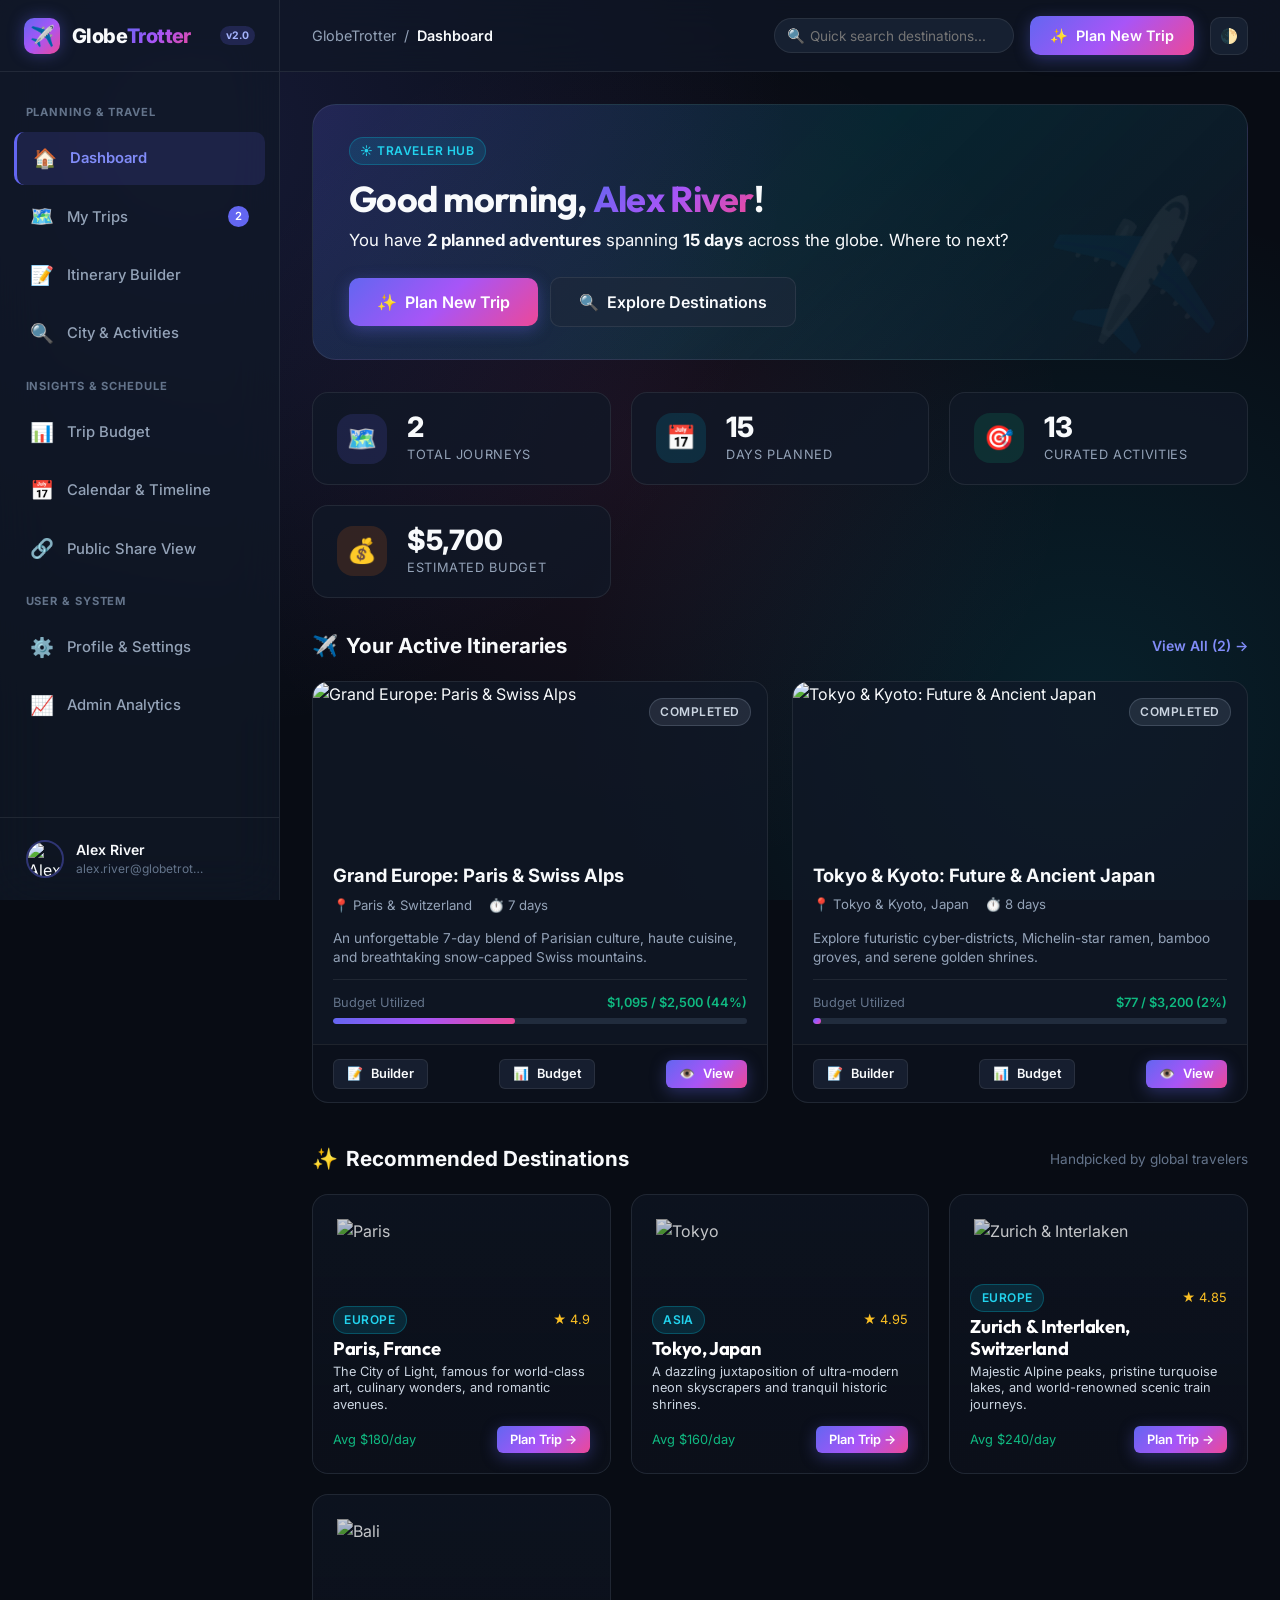
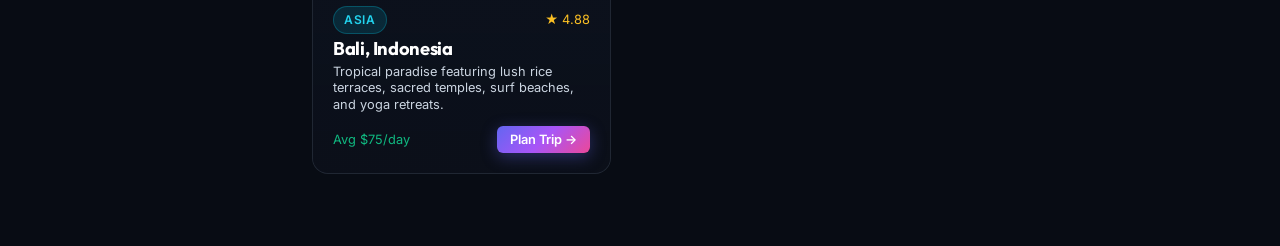
==== index.html @ 6ea6fbdd "feat: complete GlobeTrotter travel planning frontend with all 13 screens, glassmorphism UI, and edge" ====
<!DOCTYPE html>
<html lang="en" data-theme="dark">
<head>
  <meta charset="UTF-8" />
  <meta name="viewport" content="width=device-width, initial-scale=1.0" />
  <meta name="description" content="GlobeTrotter - Intelligent, personalized multi-city travel planning platform with dynamic itineraries, cost breakdowns, and collaborative sharing." />
  <meta name="keywords" content="travel planner, itinerary builder, multi-city trip, travel budget, travel hackathon, globetrotter" />
  <title>GlobeTrotter | Empowering Personalized Travel Planning</title>

  <!-- Google Fonts: Outfit (Headings) & Inter (Body) -->
  <link rel="preconnect" href="https://fonts.googleapis.com" />
  <link rel="preconnect" href="https://fonts.gstatic.com" crossorigin />
  <link href="https://fonts.googleapis.com/css2?family=Inter:wght@300;400;500;600;700&family=Outfit:wght@400;500;600;700;800&family=JetBrains+Mono:wght@400;500&display=swap" rel="stylesheet" />

  <!-- Stylesheets -->
  <link rel="stylesheet" href="css/variables.css" />
  <link rel="stylesheet" href="css/base.css" />
  <link rel="stylesheet" href="css/components.css" />
  <link rel="stylesheet" href="css/layout.css" />
  <link rel="stylesheet" href="css/views.css" />
</head>
<body>

  <!-- Offline Status Banner -->
  <div id="offline-indicator">
    <span>⚠️</span>
    <span>You are currently in Offline Mode. Actions are saved locally to your device storage.</span>
  </div>

  <div id="app-container">
    <!-- Sidebar Navigation -->
    <aside id="sidebar">
      <div class="sidebar-header">
        <div class="brand-logo">✈️</div>
        <div class="brand-name">Globe<span class="text-gradient">Trotter</span></div>
        <span class="brand-badge">v2.0</span>
      </div>

      <nav class="sidebar-nav" aria-label="Main Navigation">
        <div class="nav-section-title">Planning & Travel</div>

        <div class="nav-item active" data-route="dashboard" onclick="AppRouter.navigate('dashboard'); AppRouter.closeMobileSidebar();" id="nav-link-dashboard">
          <span class="nav-item-icon">🏠</span>
          <span>Dashboard</span>
        </div>

        <div class="nav-item" data-route="my-trips" onclick="AppRouter.navigate('my-trips'); AppRouter.closeMobileSidebar();" id="nav-link-my-trips">
          <span class="nav-item-icon">🗺️</span>
          <span>My Trips</span>
          <span class="nav-item-badge" id="my-trips-count-badge">2</span>
        </div>

        <div class="nav-item" data-route="itinerary-builder" onclick="AppRouter.navigate('itinerary-builder'); AppRouter.closeMobileSidebar();" id="nav-link-builder">
          <span class="nav-item-icon">📝</span>
          <span>Itinerary Builder</span>
        </div>

        <div class="nav-item" data-route="search" onclick="AppRouter.navigate('search'); AppRouter.closeMobileSidebar();" id="nav-link-search">
          <span class="nav-item-icon">🔍</span>
          <span>City & Activities</span>
        </div>

        <div class="nav-section-title">Insights & Schedule</div>

        <div class="nav-item" data-route="budget" onclick="AppRouter.navigate('budget'); AppRouter.closeMobileSidebar();" id="nav-link-budget">
          <span class="nav-item-icon">📊</span>
          <span>Trip Budget</span>
        </div>

        <div class="nav-item" data-route="calendar" onclick="AppRouter.navigate('calendar'); AppRouter.closeMobileSidebar();" id="nav-link-calendar">
          <span class="nav-item-icon">📅</span>
          <span>Calendar & Timeline</span>
        </div>

        <div class="nav-item" data-route="shared-trip" onclick="AppRouter.navigate('shared-trip'); AppRouter.closeMobileSidebar();" id="nav-link-shared">
          <span class="nav-item-icon">🔗</span>
          <span>Public Share View</span>
        </div>

        <div class="nav-section-title">User & System</div>

        <div class="nav-item" data-route="profile" onclick="AppRouter.navigate('profile'); AppRouter.closeMobileSidebar();" id="nav-link-profile">
          <span class="nav-item-icon">⚙️</span>
          <span>Profile & Settings</span>
        </div>

        <div class="nav-item" data-route="admin" onclick="AppRouter.navigate('admin'); AppRouter.closeMobileSidebar();" id="nav-link-admin">
          <span class="nav-item-icon">📈</span>
          <span>Admin Analytics</span>
        </div>
      </nav>

      <!-- Sidebar User Profile Footer -->
      <div class="sidebar-footer">
        <div class="user-profile-summary" onclick="AppRouter.navigate('profile'); AppRouter.closeMobileSidebar();">
          <img src="https://images.unsplash.com/photo-1534528741775-53994a69daeb?auto=format&fit=crop&w=150&q=80" alt="Alex River" class="user-avatar-img" id="user-sidebar-avatar" />
          <div>
            <div class="user-meta-name" id="user-sidebar-name">Alex River</div>
            <div class="user-meta-email" id="user-sidebar-email">alex.river@globetrotter.io</div>
          </div>
        </div>
      </div>
    </aside>

    <!-- Main Wrapper -->
    <div id="main-wrapper">
      <!-- Top Navbar -->
      <header id="topbar">
        <div class="topbar-left">
          <button class="btn btn-icon btn-secondary sidebar-toggle-btn" onclick="AppRouter.toggleMobileSidebar()" aria-label="Toggle navigation drawer">
            ☰
          </button>
          <div class="page-breadcrumb">
            <span>GlobeTrotter</span>
            <span>/</span>
            <span class="current" id="page-breadcrumb-current">Dashboard</span>
          </div>
        </div>

        <div class="topbar-right">
          <!-- Quick Search Bar -->
          <div class="search-quick-bar">
            <span class="search-icon-inside">🔍</span>
            <input type="text" placeholder="Quick search destinations..." onkeydown="AppRouter.handleQuickSearch(event)" />
          </div>

          <!-- Plan New Trip Button CTA -->
          <button class="btn btn-primary" onclick="AppRouter.navigate('create-trip')" id="btn-topbar-plan-trip">
            <span>✨</span>
            <span class="text">Plan New Trip</span>
          </button>

          <!-- Theme Toggle Quick Switch -->
          <button class="btn btn-icon btn-secondary" onclick="ProfileView.updateTheme(AppStore.settings.theme === 'dark' ? 'light' : 'dark')" title="Toggle Dark/Light Mode">
            🌓
          </button>
        </div>
      </header>

      <!-- Main Dynamic View Container -->
      <main id="view-container" role="main">
        <!-- Rendered dynamically by SPA router -->
      </main>
    </div>

    <!-- Mobile Bottom Navigation Bar -->
    <nav id="mobile-nav" aria-label="Mobile Navigation">
      <div class="mobile-nav-item active" data-route="dashboard" onclick="AppRouter.navigate('dashboard')">
        <span class="icon">🏠</span>
        <span>Home</span>
      </div>
      <div class="mobile-nav-item" data-route="my-trips" onclick="AppRouter.navigate('my-trips')">
        <span class="icon">🗺️</span>
        <span>Trips</span>
      </div>
      <div class="mobile-nav-item" data-route="search" onclick="AppRouter.navigate('search')">
        <span class="icon">🔍</span>
        <span>Search</span>
      </div>
      <div class="mobile-nav-item" data-route="itinerary-builder" onclick="AppRouter.navigate('itinerary-builder')">
        <span class="icon">📝</span>
        <span>Builder</span>
      </div>
      <div class="mobile-nav-item" data-route="profile" onclick="AppRouter.navigate('profile')">
        <span class="icon">👤</span>
        <span>Profile</span>
      </div>
    </nav>
  </div>

  <!-- Reusable Global Modal Dialog -->
  <div class="modal-backdrop" id="modal-container" role="dialog" aria-modal="true">
    <div class="modal-box" id="modal-box-content">
      <!-- Injected dynamically -->
    </div>
  </div>

  <!-- Global Toast Notification Container -->
  <div id="toast-container" aria-live="polite" aria-atomic="true"></div>

  <!-- Application Scripts in Logical Dependency Order -->
  <script src="js/config.js"></script>
  <script src="js/state.js"></script>
  <script src="js/utils.js"></script>
  <script src="js/charts.js"></script>
  <script src="js/api.js"></script>

  <!-- Views -->
  <script src="js/views/authView.js"></script>
  <script src="js/views/dashboardView.js"></script>
  <script src="js/views/createTripView.js"></script>
  <script src="js/views/tripListView.js"></script>
  <script src="js/views/itineraryBuilderView.js"></script>
  <script src="js/views/itineraryView.js"></script>
  <script src="js/views/searchView.js"></script>
  <script src="js/views/budgetView.js"></script>
  <script src="js/views/calendarView.js"></script>
  <script src="js/views/sharedTripView.js"></script>
  <script src="js/views/profileView.js"></script>
  <script src="js/views/adminView.js"></script>

  <!-- App Bootloader -->
  <script src="js/app.js"></script>
</body>
</html>
---- css/variables.css ----
/* ==========================================================================
   GlobeTrotter Design Tokens & CSS Custom Properties
   Theme: Midnight Glassmorphism & Crystal Light
   ========================================================================== */

:root {
  /* Brand Color Palette */
  --primary-50: #eef2ff;
  --primary-100: #e0e7ff;
  --primary-200: #c7d2fe;
  --primary-300: #a5b4fc;
  --primary-400: #818cf8;
  --primary-500: #6366f1;
  --primary-600: #4f46e5;
  --primary-700: #4338ca;
  --primary-800: #3730a3;
  --primary-900: #312e81;

  --accent-cyan: #06b6d4;
  --accent-cyan-glow: rgba(6, 182, 212, 0.35);
  --accent-orange: #f97316;
  --accent-orange-glow: rgba(249, 115, 22, 0.35);
  --accent-emerald: #10b981;
  --accent-emerald-glow: rgba(16, 185, 129, 0.35);
  --accent-rose: #f43f5e;
  --accent-rose-glow: rgba(244, 63, 94, 0.35);
  --accent-amber: #f59e0b;
  --accent-violet: #8b5cf6;

  /* Gradients */
  --grad-primary: linear-gradient(135deg, #6366f1 0%, #a855f7 50%, #ec4899 100%);
  --grad-cyan: linear-gradient(135deg, #06b6d4 0%, #3b82f6 100%);
  --grad-sunset: linear-gradient(135deg, #f97316 0%, #ec4899 100%);
  --grad-aurora: linear-gradient(135deg, #10b981 0%, #06b6d4 50%, #6366f1 100%);
  --grad-dark-card: linear-gradient(145deg, rgba(30, 41, 59, 0.7) 0%, rgba(15, 23, 42, 0.8) 100%);
  --grad-gold: linear-gradient(135deg, #f59e0b 0%, #d97706 100%);

  /* Typography */
  --font-heading: 'Outfit', -apple-system, BlinkMacSystemFont, 'Segoe UI', Roboto, sans-serif;
  --font-body: 'Inter', -apple-system, BlinkMacSystemFont, 'Segoe UI', Roboto, sans-serif;
  --font-mono: 'JetBrains Mono', 'Fira Code', monospace;

  /* Default Dark Mode Surface & Glass Tokens */
  --bg-app: #080c14;
  --bg-ambient-1: radial-gradient(circle at 15% 15%, rgba(99, 102, 241, 0.15) 0%, transparent 45%);
  --bg-ambient-2: radial-gradient(circle at 85% 80%, rgba(6, 182, 212, 0.12) 0%, transparent 40%);
  --bg-ambient-3: radial-gradient(circle at 50% 50%, rgba(236, 72, 153, 0.08) 0%, transparent 55%);

  --surface-1: rgba(17, 24, 39, 0.75);
  --surface-2: rgba(30, 41, 59, 0.65);
  --surface-3: rgba(51, 65, 85, 0.55);
  --surface-hover: rgba(51, 65, 85, 0.75);

  --glass-bg: rgba(17, 24, 39, 0.7);
  --glass-bg-subtle: rgba(17, 24, 39, 0.45);
  --glass-border: rgba(255, 255, 255, 0.08);
  --glass-border-focus: rgba(99, 102, 241, 0.5);
  --glass-border-hover: rgba(255, 255, 255, 0.18);
  --glass-blur: blur(16px);
  --glass-blur-lg: blur(24px);

  --text-main: #f8fafc;
  --text-muted: #94a3b8;
  --text-subtle: #64748b;
  --text-inverse: #0f172a;

  /* Status Colors */
  --status-success: #10b981;
  --status-success-bg: rgba(16, 185, 129, 0.15);
  --status-warning: #f59e0b;
  --status-warning-bg: rgba(245, 158, 11, 0.15);
  --status-danger: #ef4444;
  --status-danger-bg: rgba(239, 68, 68, 0.15);
  --status-info: #06b6d4;
  --status-info-bg: rgba(6, 182, 212, 0.15);

  /* Shadows & Glows */
  --shadow-sm: 0 2px 8px rgba(0, 0, 0, 0.25);
  --shadow-md: 0 8px 24px rgba(0, 0, 0, 0.35);
  --shadow-lg: 0 16px 40px rgba(0, 0, 0, 0.45);
  --shadow-glow: 0 0 24px rgba(99, 102, 241, 0.35);
  --shadow-cyan-glow: 0 0 24px rgba(6, 182, 212, 0.3);

  /* Radii */
  --radius-xs: 6px;
  --radius-sm: 10px;
  --radius-md: 16px;
  --radius-lg: 24px;
  --radius-full: 9999px;

  /* Transitions */
  --transition-fast: 150ms cubic-bezier(0.4, 0, 0.2, 1);
  --transition-normal: 250ms cubic-bezier(0.4, 0, 0.2, 1);
  --transition-slow: 400ms cubic-bezier(0.4, 0, 0.2, 1);
  --transition-bounce: 500ms cubic-bezier(0.34, 1.56, 0.64, 1);

  /* Layout dimensions */
  --sidebar-width: 280px;
  --sidebar-collapsed-width: 80px;
  --topbar-height: 72px;
  --mobile-nav-height: 64px;
  --z-modal: 1000;
  --z-toast: 1100;
  --z-dropdown: 500;
  --z-topbar: 200;
  --z-sidebar: 150;
}

/* Light Theme Override */
[data-theme="light"] {
  --bg-app: #f1f5f9;
  --bg-ambient-1: radial-gradient(circle at 15% 15%, rgba(99, 102, 241, 0.12) 0%, transparent 45%);
  --bg-ambient-2: radial-gradient(circle at 85% 80%, rgba(6, 182, 212, 0.1) 0%, transparent 40%);
  --bg-ambient-3: radial-gradient(circle at 50% 50%, rgba(236, 72, 153, 0.06) 0%, transparent 55%);

  --surface-1: rgba(255, 255, 255, 0.85);
  --surface-2: rgba(248, 250, 252, 0.9);
  --surface-3: rgba(226, 232, 240, 0.8);
  --surface-hover: rgba(241, 245, 249, 0.95);

  --glass-bg: rgba(255, 255, 255, 0.75);
  --glass-bg-subtle: rgba(255, 255, 255, 0.55);
  --glass-border: rgba(15, 23, 42, 0.08);
  --glass-border-focus: rgba(99, 102, 241, 0.6);
  --glass-border-hover: rgba(15, 23, 42, 0.16);

  --text-main: #0f172a;
  --text-muted: #475569;
  --text-subtle: #94a3b8;
  --text-inverse: #ffffff;

  --shadow-sm: 0 2px 8px rgba(15, 23, 42, 0.06);
  --shadow-md: 0 8px 24px rgba(15, 23, 42, 0.08);
  --shadow-lg: 0 16px 40px rgba(15, 23, 42, 0.12);
  --shadow-glow: 0 0 24px rgba(99, 102, 241, 0.2);
}
---- css/base.css ----
/* ==========================================================================
   GlobeTrotter Base Styles & Reset
   ========================================================================== */

@import url('https://fonts.googleapis.com/css2?family=Inter:wght@300;400;500;600;700&family=Outfit:wght@400;500;600;700;800&family=JetBrains+Mono:wght@400;500&display=swap');

*, *::before, *::after {
  box-sizing: border-box;
  margin: 0;
  padding: 0;
}

html {
  font-size: 16px;
  scroll-behavior: smooth;
  -webkit-text-size-adjust: 100%;
}

body {
  font-family: var(--font-body);
  background-color: var(--bg-app);
  color: var(--text-main);
  line-height: 1.5;
  min-height: 100vh;
  overflow-x: hidden;
  position: relative;
  background-image: var(--bg-ambient-1), var(--bg-ambient-2), var(--bg-ambient-3);
  background-attachment: fixed;
  background-size: cover;
  transition: background-color var(--transition-normal), color var(--transition-normal);
}

/* Typography Helpers */
h1, h2, h3, h4, h5, h6 {
  font-family: var(--font-heading);
  font-weight: 700;
  color: var(--text-main);
  line-height: 1.2;
  letter-spacing: -0.02em;
}

h1 { font-size: 2.25rem; }
h2 { font-size: 1.75rem; }
h3 { font-size: 1.35rem; }
h4 { font-size: 1.15rem; }
h5 { font-size: 1rem; }
h6 { font-size: 0.875rem; }

p {
  color: var(--text-muted);
  font-size: 0.95rem;
}

a {
  color: var(--primary-400);
  text-decoration: none;
  transition: color var(--transition-fast);
}

a:hover {
  color: var(--primary-300);
}

button, input, select, textarea {
  font-family: inherit;
  font-size: inherit;
  color: inherit;
  border: none;
  outline: none;
  background: none;
}

button {
  cursor: pointer;
}

img {
  max-width: 100%;
  height: auto;
  display: block;
}

ul, ol {
  list-style: none;
}

/* Custom Scrollbars */
::-webkit-scrollbar {
  width: 8px;
  height: 8px;
}

::-webkit-scrollbar-track {
  background: rgba(0, 0, 0, 0.1);
}

::-webkit-scrollbar-thumb {
  background: rgba(255, 255, 255, 0.18);
  border-radius: 999px;
}

::-webkit-scrollbar-thumb:hover {
  background: rgba(255, 255, 255, 0.3);
}

/* Global Animations */
@keyframes fadeIn {
  from { opacity: 0; transform: translateY(8px); }
  to { opacity: 1; transform: translateY(0); }
}

@keyframes fadeInScale {
  from { opacity: 0; transform: scale(0.95); }
  to { opacity: 1; transform: scale(1); }
}

@keyframes slideDown {
  from { opacity: 0; transform: translateY(-16px); }
  to { opacity: 1; transform: translateY(0); }
}

@keyframes slideUp {
  from { opacity: 0; transform: translateY(20px); }
  to { opacity: 1; transform: translateY(0); }
}

@keyframes shimmer {
  0% { background-position: -200% 0; }
  100% { background-position: 200% 0; }
}

@keyframes spin {
  0% { transform: rotate(0deg); }
  100% { transform: rotate(360deg); }
}

@keyframes float {
  0%, 100% { transform: translateY(0px); }
  50% { transform: translateY(-6px); }
}

@keyframes pulseGlow {
  0%, 100% { box-shadow: 0 0 15px rgba(99, 102, 241, 0.3); }
  50% { box-shadow: 0 0 28px rgba(99, 102, 241, 0.65); }
}

.animate-fade-in {
  animation: fadeIn var(--transition-normal) forwards;
}

.animate-slide-up {
  animation: slideUp var(--transition-normal) forwards;
}

.animate-float {
  animation: float 4s ease-in-out infinite;
}

/* Text Gradients */
.text-gradient {
  background: var(--grad-primary);
  -webkit-background-clip: text;
  -webkit-text-fill-color: transparent;
  display: inline-block;
}

.text-gradient-cyan {
  background: var(--grad-cyan);
  -webkit-background-clip: text;
  -webkit-text-fill-color: transparent;
  display: inline-block;
}

.text-gradient-sunset {
  background: var(--grad-sunset);
  -webkit-background-clip: text;
  -webkit-text-fill-color: transparent;
  display: inline-block;
}

/* Utility Helpers */
.flex { display: flex; }
.flex-col { display: flex; flex-direction: column; }
.items-center { align-items: center; }
.justify-between { justify-content: space-between; }
.justify-center { justify-content: center; }
.gap-1 { gap: 0.25rem; }
.gap-2 { gap: 0.5rem; }
.gap-3 { gap: 0.75rem; }
.gap-4 { gap: 1rem; }
.gap-6 { gap: 1.5rem; }
.w-full { width: 100%; }
.text-muted { color: var(--text-muted); }
.text-subtle { color: var(--text-subtle); }
.font-bold { font-weight: 700; }
.font-semibold { font-weight: 600; }
.font-medium { font-weight: 500; }
.hidden { display: none !important; }
---- css/components.css ----
/* ==========================================================================
   GlobeTrotter Reusable UI Components
   Glassmorphism, Micro-interactions, Badges, Modals, Toasts
   ========================================================================== */

/* Glass Surfaces */
.glass-panel {
  background: var(--glass-bg);
  backdrop-filter: var(--glass-blur);
  -webkit-backdrop-filter: var(--glass-blur);
  border: 1px solid var(--glass-border);
  border-radius: var(--radius-md);
  box-shadow: var(--shadow-md);
}

.glass-card {
  background: var(--surface-1);
  backdrop-filter: var(--glass-blur);
  -webkit-backdrop-filter: var(--glass-blur);
  border: 1px solid var(--glass-border);
  border-radius: var(--radius-md);
  padding: 1.5rem;
  transition: transform var(--transition-normal), border-color var(--transition-normal), box-shadow var(--transition-normal);
  position: relative;
  overflow: hidden;
}

.glass-card-subtle {
  background: var(--glass-bg-subtle);
  backdrop-filter: var(--glass-blur);
  -webkit-backdrop-filter: var(--glass-blur);
  border: 1px solid var(--glass-border);
  border-radius: var(--radius-sm);
  padding: 1rem;
}

.glass-card-interactive {
  cursor: pointer;
}

.glass-card-interactive:hover {
  transform: translateY(-4px);
  border-color: var(--glass-border-hover);
  box-shadow: var(--shadow-lg);
}

.glass-card-glow:hover {
  box-shadow: var(--shadow-lg), 0 0 25px var(--accent-cyan-glow);
  border-color: rgba(6, 182, 212, 0.4);
}

/* Button System */
.btn {
  display: inline-flex;
  align-items: center;
  justify-content: center;
  gap: 0.5rem;
  padding: 0.65rem 1.25rem;
  font-weight: 600;
  font-size: 0.9rem;
  border-radius: var(--radius-sm);
  transition: all var(--transition-normal);
  white-space: nowrap;
  user-select: none;
  position: relative;
}

.btn:active {
  transform: scale(0.98);
}

.btn-primary {
  background: var(--grad-primary);
  color: #ffffff;
  box-shadow: 0 4px 16px rgba(99, 102, 241, 0.35);
}

.btn-primary:hover {
  box-shadow: 0 6px 22px rgba(99, 102, 241, 0.5);
  transform: translateY(-1px);
}

.btn-secondary {
  background: var(--surface-2);
  color: var(--text-main);
  border: 1px solid var(--glass-border);
}

.btn-secondary:hover {
  background: var(--surface-3);
  border-color: var(--glass-border-hover);
  color: #ffffff;
}

.btn-accent {
  background: var(--grad-cyan);
  color: #ffffff;
  box-shadow: 0 4px 16px var(--accent-cyan-glow);
}

.btn-accent:hover {
  box-shadow: 0 6px 24px rgba(6, 182, 212, 0.5);
  transform: translateY(-1px);
}

.btn-danger {
  background: rgba(239, 68, 68, 0.15);
  color: #f87171;
  border: 1px solid rgba(239, 68, 68, 0.3);
}

.btn-danger:hover {
  background: #ef4444;
  color: #ffffff;
  box-shadow: 0 4px 16px rgba(239, 68, 68, 0.35);
}

.btn-ghost {
  color: var(--text-muted);
  background: transparent;
}

.btn-ghost:hover {
  color: var(--text-main);
  background: var(--surface-2);
}

.btn-icon {
  width: 38px;
  height: 38px;
  padding: 0;
  border-radius: var(--radius-sm);
  display: inline-flex;
  align-items: center;
  justify-content: center;
}

.btn-sm {
  padding: 0.4rem 0.8rem;
  font-size: 0.8rem;
  border-radius: var(--radius-xs);
}

.btn-lg {
  padding: 0.85rem 1.75rem;
  font-size: 1rem;
  border-radius: var(--radius-sm);
}

.btn-loading {
  pointer-events: none;
  opacity: 0.75;
}

.btn-loading::after {
  content: '';
  width: 14px;
  height: 14px;
  border: 2px solid rgba(255, 255, 255, 0.3);
  border-top-color: #ffffff;
  border-radius: 50%;
  animation: spin 0.6s linear infinite;
  margin-left: 6px;
}

/* Form Controls */
.form-group {
  display: flex;
  flex-direction: column;
  gap: 0.45rem;
  margin-bottom: 1.15rem;
  text-align: left;
}

.form-row {
  display: grid;
  grid-template-columns: 1fr 1fr;
  gap: 1rem;
}

.form-label {
  font-size: 0.85rem;
  font-weight: 600;
  color: var(--text-muted);
  display: flex;
  align-items: center;
  justify-content: space-between;
}

.form-label .required {
  color: var(--accent-rose);
  margin-left: 2px;
}

.form-control {
  width: 100%;
  padding: 0.75rem 1rem;
  background: var(--surface-2);
  border: 1px solid var(--glass-border);
  border-radius: var(--radius-sm);
  color: var(--text-main);
  font-size: 0.925rem;
  transition: all var(--transition-fast);
}

.form-control:focus {
  border-color: var(--primary-400);
  background: var(--surface-1);
  box-shadow: 0 0 0 3px rgba(99, 102, 241, 0.2);
}

.form-control.is-invalid {
  border-color: var(--accent-rose);
  box-shadow: 0 0 0 3px rgba(244, 63, 94, 0.15);
}

.form-error {
  font-size: 0.78rem;
  color: var(--accent-rose);
  margin-top: 0.2rem;
  display: flex;
  align-items: center;
  gap: 0.35rem;
}

.form-hint {
  font-size: 0.78rem;
  color: var(--text-subtle);
  margin-top: 0.2rem;
}

textarea.form-control {
  min-height: 90px;
  resize: vertical;
}

select.form-control option {
  background: #111827;
  color: #f8fafc;
}

/* Password Strength Indicator */
.password-strength-bar {
  height: 4px;
  width: 100%;
  background: rgba(255, 255, 255, 0.1);
  border-radius: 999px;
  margin-top: 6px;
  overflow: hidden;
  position: relative;
}

.password-strength-fill {
  height: 100%;
  width: 0%;
  transition: width 0.3s ease, background-color 0.3s ease;
}

.password-strength-text {
  font-size: 0.75rem;
  margin-top: 4px;
  font-weight: 500;
}

/* Badges */
.badge {
  display: inline-flex;
  align-items: center;
  gap: 0.35rem;
  padding: 0.25rem 0.65rem;
  border-radius: var(--radius-full);
  font-size: 0.75rem;
  font-weight: 600;
  text-transform: uppercase;
  letter-spacing: 0.04em;
}

.badge-primary { background: rgba(99, 102, 241, 0.18); color: var(--primary-300); border: 1px solid rgba(99, 102, 241, 0.3); }
.badge-cyan { background: rgba(6, 182, 212, 0.15); color: #22d3ee; border: 1px solid rgba(6, 182, 212, 0.3); }
.badge-emerald { background: rgba(16, 185, 129, 0.15); color: #34d399; border: 1px solid rgba(16, 185, 129, 0.3); }
.badge-amber { background: rgba(245, 158, 11, 0.15); color: #fbbf24; border: 1px solid rgba(245, 158, 11, 0.3); }
.badge-rose { background: rgba(244, 63, 94, 0.15); color: #fb7185; border: 1px solid rgba(244, 63, 94, 0.3); }
.badge-purple { background: rgba(168, 85, 247, 0.15); color: #c084fc; border: 1px solid rgba(168, 85, 247, 0.3); }
.badge-gray { background: rgba(148, 163, 184, 0.15); color: #cbd5e1; border: 1px solid rgba(148, 163, 184, 0.25); }

/* Global Toast Notification System */
#toast-container {
  position: fixed;
  bottom: 24px;
  right: 24px;
  display: flex;
  flex-direction: column;
  gap: 12px;
  z-index: var(--z-toast);
  pointer-events: none;
  max-width: 380px;
  width: calc(100% - 48px);
}

.toast {
  pointer-events: auto;
  background: rgba(17, 24, 39, 0.92);
  backdrop-filter: var(--glass-blur-lg);
  -webkit-backdrop-filter: var(--glass-blur-lg);
  border: 1px solid var(--glass-border);
  border-radius: var(--radius-sm);
  padding: 0.9rem 1.1rem;
  color: var(--text-main);
  box-shadow: var(--shadow-lg);
  display: flex;
  align-items: flex-start;
  gap: 0.8rem;
  animation: slideUp 0.3s cubic-bezier(0.16, 1, 0.3, 1);
  position: relative;
  overflow: hidden;
  transition: all 0.25s ease;
}

.toast.toast-hiding {
  opacity: 0;
  transform: translateX(100%);
}

.toast-icon {
  font-size: 1.25rem;
  flex-shrink: 0;
  margin-top: 1px;
}

.toast-content {
  flex-grow: 1;
}

.toast-title {
  font-weight: 600;
  font-size: 0.9rem;
  margin-bottom: 2px;
  color: #ffffff;
}

.toast-message {
  font-size: 0.825rem;
  color: var(--text-muted);
  line-height: 1.4;
}

.toast-close {
  color: var(--text-subtle);
  background: none;
  font-size: 1.1rem;
  line-height: 1;
  padding: 2px;
  cursor: pointer;
  transition: color var(--transition-fast);
}

.toast-close:hover {
  color: var(--text-main);
}

.toast-progress {
  position: absolute;
  bottom: 0;
  left: 0;
  height: 3px;
  width: 100%;
  background: rgba(255, 255, 255, 0.15);
}

.toast-progress-fill {
  height: 100%;
  width: 100%;
  transform-origin: left;
}

.toast-success { border-left: 4px solid var(--status-success); }
.toast-success .toast-icon { color: var(--status-success); }
.toast-success .toast-progress-fill { background: var(--status-success); }

.toast-error { border-left: 4px solid var(--status-danger); }
.toast-error .toast-icon { color: var(--status-danger); }
.toast-error .toast-progress-fill { background: var(--status-danger); }

.toast-warning { border-left: 4px solid var(--status-warning); }
.toast-warning .toast-icon { color: var(--status-warning); }
.toast-warning .toast-progress-fill { background: var(--status-warning); }

.toast-info { border-left: 4px solid var(--status-info); }
.toast-info .toast-icon { color: var(--status-info); }
.toast-info .toast-progress-fill { background: var(--status-info); }

/* Modal Dialog Component */
.modal-backdrop {
  position: fixed;
  inset: 0;
  background: rgba(0, 0, 0, 0.7);
  backdrop-filter: blur(8px);
  -webkit-backdrop-filter: blur(8px);
  display: flex;
  align-items: center;
  justify-content: center;
  padding: 1.5rem;
  z-index: var(--z-modal);
  opacity: 0;
  visibility: hidden;
  transition: opacity 0.25s ease, visibility 0.25s ease;
}

.modal-backdrop.active {
  opacity: 1;
  visibility: visible;
}

.modal-box {
  background: rgba(17, 24, 39, 0.95);
  backdrop-filter: var(--glass-blur-lg);
  -webkit-backdrop-filter: var(--glass-blur-lg);
  border: 1px solid var(--glass-border);
  border-radius: var(--radius-lg);
  box-shadow: var(--shadow-lg), 0 0 40px rgba(0, 0, 0, 0.5);
  width: 100%;
  max-width: 580px;
  max-height: 90vh;
  overflow-y: auto;
  transform: scale(0.94) translateY(10px);
  transition: transform 0.25s cubic-bezier(0.16, 1, 0.3, 1);
  display: flex;
  flex-direction: column;
}

.modal-backdrop.active .modal-box {
  transform: scale(1) translateY(0);
}

.modal-header {
  padding: 1.25rem 1.5rem;
  border-bottom: 1px solid var(--glass-border);
  display: flex;
  align-items: center;
  justify-content: space-between;
}

.modal-title {
  font-size: 1.25rem;
  font-weight: 700;
  display: flex;
  align-items: center;
  gap: 0.5rem;
}

.modal-close {
  width: 32px;
  height: 32px;
  border-radius: 50%;
  display: flex;
  align-items: center;
  justify-content: center;
  color: var(--text-subtle);
  background: var(--surface-2);
  transition: all var(--transition-fast);
}

.modal-close:hover {
  background: var(--surface-3);
  color: var(--text-main);
}

.modal-body {
  padding: 1.5rem;
  overflow-y: auto;
}

.modal-footer {
  padding: 1.25rem 1.5rem;
  border-top: 1px solid var(--glass-border);
  display: flex;
  align-items: center;
  justify-content: flex-end;
  gap: 0.75rem;
  background: rgba(0, 0, 0, 0.15);
}

/* Tabs & Switchers */
.tab-list {
  display: flex;
  gap: 0.35rem;
  background: var(--surface-2);
  padding: 0.35rem;
  border-radius: var(--radius-sm);
  border: 1px solid var(--glass-border);
}

.tab-btn {
  padding: 0.5rem 1rem;
  border-radius: var(--radius-xs);
  font-size: 0.85rem;
  font-weight: 600;
  color: var(--text-muted);
  transition: all var(--transition-fast);
  display: flex;
  align-items: center;
  gap: 0.4rem;
}

.tab-btn:hover {
  color: var(--text-main);
}

.tab-btn.active {
  background: var(--primary-500);
  color: #ffffff;
  box-shadow: var(--shadow-sm);
}

/* Skeletons */
.skeleton {
  background: linear-gradient(90deg, rgba(255,255,255,0.05) 25%, rgba(255,255,255,0.12) 37%, rgba(255,255,255,0.05) 63%);
  background-size: 400% 100%;
  animation: shimmer 1.6s ease infinite;
  border-radius: var(--radius-xs);
}

.skeleton-card {
  height: 240px;
  width: 100%;
  border-radius: var(--radius-md);
}

.skeleton-text {
  height: 14px;
  margin-bottom: 8px;
  width: 80%;
}

.skeleton-avatar {
  width: 48px;
  height: 48px;
  border-radius: 50%;
}

/* Empty State Widget */
.empty-state {
  text-align: center;
  padding: 3.5rem 1.5rem;
  display: flex;
  flex-direction: column;
  align-items: center;
  justify-content: center;
  border: 2px dashed var(--glass-border);
  border-radius: var(--radius-lg);
  background: var(--glass-bg-subtle);
  max-width: 540px;
  margin: 0 auto;
}

.empty-state-icon {
  font-size: 3.5rem;
  margin-bottom: 1rem;
  filter: drop-shadow(0 4px 12px rgba(99, 102, 241, 0.3));
}

.empty-state-title {
  font-size: 1.35rem;
  margin-bottom: 0.5rem;
}

.empty-state-desc {
  font-size: 0.925rem;
  color: var(--text-muted);
  max-width: 420px;
  margin-bottom: 1.5rem;
}

/* Alert Banners */
.alert-banner {
  padding: 0.9rem 1.25rem;
  border-radius: var(--radius-sm);
  display: flex;
  align-items: center;
  gap: 0.8rem;
  font-size: 0.875rem;
  margin-bottom: 1.25rem;
  border: 1px solid transparent;
}

.alert-warning {
  background: var(--status-warning-bg);
  border-color: rgba(245, 158, 11, 0.35);
  color: #fde68a;
}

.alert-danger {
  background: var(--status-danger-bg);
  border-color: rgba(239, 68, 68, 0.35);
  color: #fca5a5;
}

.alert-info {
  background: var(--status-info-bg);
  border-color: rgba(6, 182, 212, 0.35);
  color: #a5f3fc;
}

/* Offline Banner */
#offline-indicator {
  background: linear-gradient(90deg, #ef4444, #dc2626);
  color: white;
  text-align: center;
  padding: 0.5rem 1rem;
  font-size: 0.85rem;
  font-weight: 600;
  display: none;
  align-items: center;
  justify-content: center;
  gap: 0.5rem;
  position: sticky;
  top: 0;
  z-index: 9999;
}
---- css/layout.css ----
/* ==========================================================================
   GlobeTrotter Layout Styles
   Sidebar, Header, Mobile Navigation, Responsive Containers
   ========================================================================== */

#app-container {
  display: flex;
  min-height: 100vh;
  position: relative;
}

/* Sidebar Styles */
#sidebar {
  width: var(--sidebar-width);
  background: var(--surface-1);
  backdrop-filter: var(--glass-blur-lg);
  -webkit-backdrop-filter: var(--glass-blur-lg);
  border-right: 1px solid var(--glass-border);
  display: flex;
  flex-direction: column;
  position: fixed;
  top: 0;
  bottom: 0;
  left: 0;
  z-index: var(--z-sidebar);
  transition: width var(--transition-normal), transform var(--transition-normal);
}

.sidebar-header {
  height: var(--topbar-height);
  padding: 0 1.5rem;
  display: flex;
  align-items: center;
  gap: 0.75rem;
  border-bottom: 1px solid var(--glass-border);
}

.brand-logo {
  width: 36px;
  height: 36px;
  border-radius: var(--radius-sm);
  background: var(--grad-primary);
  display: flex;
  align-items: center;
  justify-content: center;
  font-size: 1.25rem;
  box-shadow: 0 0 16px rgba(99, 102, 241, 0.4);
}

.brand-name {
  font-size: 1.25rem;
  font-weight: 800;
  letter-spacing: -0.03em;
}

.brand-badge {
  font-size: 0.65rem;
  background: rgba(99, 102, 241, 0.2);
  color: var(--primary-300);
  padding: 2px 6px;
  border-radius: var(--radius-full);
  margin-left: auto;
  font-weight: 700;
}

.sidebar-nav {
  flex: 1;
  padding: 1.25rem 0.85rem;
  overflow-y: auto;
  display: flex;
  flex-direction: column;
  gap: 0.35rem;
}

.nav-section-title {
  font-size: 0.7rem;
  font-weight: 700;
  text-transform: uppercase;
  letter-spacing: 0.08em;
  color: var(--text-subtle);
  padding: 0.75rem 0.75rem 0.35rem;
}

.nav-item {
  display: flex;
  align-items: center;
  gap: 0.85rem;
  padding: 0.75rem 1rem;
  border-radius: var(--radius-sm);
  color: var(--text-muted);
  font-weight: 500;
  font-size: 0.925rem;
  transition: all var(--transition-fast);
  cursor: pointer;
  position: relative;
}

.nav-item:hover {
  background: var(--surface-2);
  color: var(--text-main);
  transform: translateX(3px);
}

.nav-item.active {
  background: rgba(99, 102, 241, 0.15);
  color: #818cf8;
  font-weight: 600;
  border-left: 3px solid var(--primary-500);
}

.nav-item-icon {
  font-size: 1.2rem;
  width: 24px;
  display: flex;
  align-items: center;
  justify-content: center;
}

.nav-item-badge {
  margin-left: auto;
  font-size: 0.7rem;
  padding: 2px 7px;
  background: var(--primary-500);
  color: #fff;
  border-radius: var(--radius-full);
  font-weight: 600;
}

.sidebar-footer {
  padding: 1rem 1.25rem;
  border-top: 1px solid var(--glass-border);
  display: flex;
  align-items: center;
  gap: 0.85rem;
}

.user-profile-summary {
  display: flex;
  align-items: center;
  gap: 0.75rem;
  flex: 1;
  cursor: pointer;
  padding: 0.35rem;
  border-radius: var(--radius-sm);
  transition: background var(--transition-fast);
}

.user-profile-summary:hover {
  background: var(--surface-2);
}

.user-avatar-img {
  width: 38px;
  height: 38px;
  border-radius: 50%;
  object-fit: cover;
  border: 2px solid rgba(99, 102, 241, 0.4);
}

.user-meta-name {
  font-size: 0.875rem;
  font-weight: 600;
  color: var(--text-main);
  white-space: nowrap;
  overflow: hidden;
  text-overflow: ellipsis;
  max-width: 130px;
}

.user-meta-email {
  font-size: 0.75rem;
  color: var(--text-subtle);
  white-space: nowrap;
  overflow: hidden;
  text-overflow: ellipsis;
  max-width: 130px;
}

/* Main Content Wrapper */
#main-wrapper {
  flex: 1;
  margin-left: var(--sidebar-width);
  display: flex;
  flex-direction: column;
  min-height: 100vh;
  transition: margin-left var(--transition-normal);
}

/* Top Navbar */
#topbar {
  height: var(--topbar-height);
  background: var(--glass-bg);
  backdrop-filter: var(--glass-blur-lg);
  -webkit-backdrop-filter: var(--glass-blur-lg);
  border-bottom: 1px solid var(--glass-border);
  position: sticky;
  top: 0;
  z-index: var(--z-topbar);
  padding: 0 2rem;
  display: flex;
  align-items: center;
  justify-content: space-between;
}

.topbar-left {
  display: flex;
  align-items: center;
  gap: 1rem;
}

.sidebar-toggle-btn {
  display: none;
}

.page-breadcrumb {
  display: flex;
  align-items: center;
  gap: 0.5rem;
  font-size: 0.9rem;
  color: var(--text-muted);
}

.page-breadcrumb .current {
  color: var(--text-main);
  font-weight: 600;
}

.topbar-right {
  display: flex;
  align-items: center;
  gap: 1rem;
}

.search-quick-bar {
  position: relative;
  width: 240px;
}

.search-quick-bar input {
  width: 100%;
  padding: 0.55rem 1rem 0.55rem 2.2rem;
  background: var(--surface-2);
  border: 1px solid var(--glass-border);
  border-radius: var(--radius-full);
  font-size: 0.85rem;
  color: var(--text-main);
  transition: width 0.25s ease;
}

.search-quick-bar input:focus {
  width: 300px;
  border-color: var(--primary-400);
}

.search-icon-inside {
  position: absolute;
  left: 0.8rem;
  top: 50%;
  transform: translateY(-50%);
  color: var(--text-subtle);
  font-size: 0.9rem;
  pointer-events: none;
}

/* Main View Render Container */
#view-container {
  flex: 1;
  padding: 2rem;
  max-width: 1400px;
  width: 100%;
  margin: 0 auto;
  animation: fadeIn 0.3s ease;
}

/* Mobile Bottom Navigation */
#mobile-nav {
  display: none;
  position: fixed;
  bottom: 0;
  left: 0;
  right: 0;
  height: var(--mobile-nav-height);
  background: var(--surface-1);
  backdrop-filter: var(--glass-blur-lg);
  -webkit-backdrop-filter: var(--glass-blur-lg);
  border-top: 1px solid var(--glass-border);
  z-index: var(--z-topbar);
  align-items: center;
  justify-content: space-around;
  padding: 0 0.5rem;
}

.mobile-nav-item {
  display: flex;
  flex-direction: column;
  align-items: center;
  justify-content: center;
  color: var(--text-muted);
  font-size: 0.65rem;
  gap: 3px;
  padding: 6px 12px;
  border-radius: var(--radius-sm);
  transition: all var(--transition-fast);
  cursor: pointer;
}

.mobile-nav-item.active {
  color: var(--primary-400);
  font-weight: 600;
}

.mobile-nav-item span.icon {
  font-size: 1.25rem;
}

/* Responsive Media Queries */
@media (max-width: 1024px) {
  :root {
    --sidebar-width: 220px;
  }
  #view-container {
    padding: 1.5rem;
  }
}

@media (max-width: 768px) {
  #sidebar {
    transform: translateX(-100%);
  }
  #sidebar.mobile-open {
    transform: translateX(0);
  }
  #main-wrapper {
    margin-left: 0;
    padding-bottom: var(--mobile-nav-height);
  }
  #topbar {
    padding: 0 1rem;
  }
  .sidebar-toggle-btn {
    display: inline-flex;
  }
  .search-quick-bar {
    display: none;
  }
  #mobile-nav {
    display: flex;
  }
  #view-container {
    padding: 1rem;
  }
}

@media (max-width: 480px) {
  .form-row {
    grid-template-columns: 1fr;
  }
  .topbar-right .btn-primary span.text {
    display: none;
  }
}
---- css/views.css ----
/* ==========================================================================
   GlobeTrotter Views Styles
   Screen-specific CSS for all 13 distinct views
   ========================================================================== */

/* --------------------------------------------------------------------------
   1. Auth Screen Styles
   -------------------------------------------------------------------------- */
.auth-wrapper {
  min-height: 85vh;
  display: flex;
  align-items: center;
  justify-content: center;
  padding: 1rem;
}

.auth-card {
  width: 100%;
  max-width: 440px;
  background: var(--surface-1);
  backdrop-filter: var(--glass-blur-lg);
  -webkit-backdrop-filter: var(--glass-blur-lg);
  border: 1px solid var(--glass-border);
  border-radius: var(--radius-lg);
  padding: 2.25rem 2rem;
  box-shadow: var(--shadow-lg), 0 0 40px rgba(99, 102, 241, 0.15);
}

.auth-header {
  text-align: center;
  margin-bottom: 1.75rem;
}

.auth-logo-badge {
  width: 52px;
  height: 52px;
  margin: 0 auto 1rem;
  background: var(--grad-primary);
  border-radius: var(--radius-md);
  display: flex;
  align-items: center;
  justify-content: center;
  font-size: 1.75rem;
  box-shadow: 0 0 24px rgba(99, 102, 241, 0.4);
}

.auth-tabs {
  margin-bottom: 1.5rem;
}

.auth-footer {
  text-align: center;
  margin-top: 1.5rem;
  font-size: 0.85rem;
  color: var(--text-muted);
}

.demo-login-box {
  margin-top: 1.25rem;
  padding: 0.85rem;
  border-radius: var(--radius-sm);
  background: rgba(99, 102, 241, 0.08);
  border: 1px dashed rgba(99, 102, 241, 0.3);
  text-align: center;
}

/* --------------------------------------------------------------------------
   2. Dashboard Screen Styles
   -------------------------------------------------------------------------- */
.dashboard-hero {
  background: linear-gradient(135deg, rgba(99, 102, 241, 0.2) 0%, rgba(6, 182, 212, 0.15) 50%, rgba(17, 24, 39, 0.8) 100%);
  border: 1px solid var(--glass-border);
  border-radius: var(--radius-lg);
  padding: 2rem 2.25rem;
  margin-bottom: 2rem;
  display: flex;
  align-items: center;
  justify-content: space-between;
  gap: 1.5rem;
  position: relative;
  overflow: hidden;
}

.dashboard-hero::after {
  content: '✈️';
  position: absolute;
  right: 2rem;
  bottom: -1rem;
  font-size: 8rem;
  opacity: 0.08;
  pointer-events: none;
  transform: rotate(-15deg);
}

.stats-grid {
  display: grid;
  grid-template-columns: repeat(auto-fit, minmax(220px, 1fr));
  gap: 1.25rem;
  margin-bottom: 2rem;
}

.stat-card {
  display: flex;
  align-items: center;
  gap: 1.25rem;
  padding: 1.25rem 1.5rem;
}

.stat-icon-wrapper {
  width: 50px;
  height: 50px;
  border-radius: var(--radius-md);
  display: flex;
  align-items: center;
  justify-content: center;
  font-size: 1.5rem;
  flex-shrink: 0;
}

.stat-value {
  font-size: 1.75rem;
  font-weight: 800;
  color: var(--text-main);
  line-height: 1;
}

.stat-label {
  font-size: 0.8rem;
  color: var(--text-muted);
  margin-top: 0.25rem;
  text-transform: uppercase;
  letter-spacing: 0.05em;
}

.section-header {
  display: flex;
  align-items: center;
  justify-content: space-between;
  margin-bottom: 1.25rem;
}

.section-title {
  font-size: 1.3rem;
  font-weight: 700;
  display: flex;
  align-items: center;
  gap: 0.5rem;
}

/* Recommended Destinations Grid */
.destinations-grid {
  display: grid;
  grid-template-columns: repeat(auto-fill, minmax(260px, 1fr));
  gap: 1.25rem;
  margin-bottom: 2.5rem;
}

.destination-card {
  border-radius: var(--radius-md);
  overflow: hidden;
  position: relative;
  height: 280px;
  cursor: pointer;
}

.destination-card-img {
  width: 100%;
  height: 100%;
  object-fit: cover;
  transition: transform 0.5s ease;
}

.destination-card:hover .destination-card-img {
  transform: scale(1.08);
}

.destination-card-overlay {
  position: absolute;
  inset: 0;
  background: linear-gradient(180deg, rgba(0,0,0,0.1) 0%, rgba(11, 15, 25, 0.95) 100%);
  display: flex;
  flex-direction: column;
  justify-content: flex-end;
  padding: 1.25rem;
}

/* --------------------------------------------------------------------------
   3. Create Trip Screen / Modal
   -------------------------------------------------------------------------- */
.cover-picker-grid {
  display: grid;
  grid-template-columns: repeat(4, 1fr);
  gap: 0.75rem;
  margin-top: 0.5rem;
}

.cover-preset-thumb {
  height: 70px;
  border-radius: var(--radius-xs);
  cursor: pointer;
  border: 2px solid transparent;
  object-fit: cover;
  width: 100%;
  transition: all var(--transition-fast);
}

.cover-preset-thumb:hover {
  transform: scale(1.05);
}

.cover-preset-thumb.selected {
  border-color: var(--primary-400);
  box-shadow: 0 0 12px rgba(99, 102, 241, 0.5);
}

.file-dropzone {
  border: 2px dashed var(--glass-border);
  border-radius: var(--radius-sm);
  padding: 1.25rem;
  text-align: center;
  cursor: pointer;
  background: var(--surface-2);
  transition: all var(--transition-fast);
}

.file-dropzone:hover {
  border-color: var(--primary-400);
  background: var(--surface-1);
}

/* --------------------------------------------------------------------------
   4. My Trips (Trip List)
   -------------------------------------------------------------------------- */
.trips-grid {
  display: grid;
  grid-template-columns: repeat(auto-fill, minmax(320px, 1fr));
  gap: 1.5rem;
  margin-bottom: 2rem;
}

.trip-card {
  display: flex;
  flex-direction: column;
  padding: 0;
  border-radius: var(--radius-md);
  overflow: hidden;
}

.trip-card-header {
  height: 160px;
  position: relative;
  overflow: hidden;
}

.trip-card-cover {
  width: 100%;
  height: 100%;
  object-fit: cover;
  transition: transform 0.4s ease;
}

.trip-card:hover .trip-card-cover {
  transform: scale(1.06);
}

.trip-status-tag {
  position: absolute;
  top: 1rem;
  right: 1rem;
  z-index: 2;
}

.trip-card-body {
  padding: 1.25rem;
  flex: 1;
  display: flex;
  flex-direction: column;
}

.trip-card-title {
  font-size: 1.15rem;
  font-weight: 700;
  margin-bottom: 0.35rem;
}

.trip-meta-row {
  display: flex;
  align-items: center;
  gap: 1rem;
  font-size: 0.825rem;
  color: var(--text-muted);
  margin-bottom: 0.85rem;
}

.trip-budget-progress {
  margin-top: auto;
  padding-top: 0.85rem;
  border-top: 1px solid var(--glass-border);
}

.progress-bar-wrap {
  height: 6px;
  width: 100%;
  background: var(--surface-3);
  border-radius: 999px;
  overflow: hidden;
  margin-top: 0.35rem;
}

.progress-bar-fill {
  height: 100%;
  border-radius: 999px;
  transition: width 0.4s ease;
}

.trip-card-actions {
  display: flex;
  align-items: center;
  justify-content: space-between;
  padding: 0.85rem 1.25rem;
  background: rgba(0, 0, 0, 0.2);
  border-top: 1px solid var(--glass-border);
}

/* Pagination Controls */
.pagination-wrap {
  display: flex;
  align-items: center;
  justify-content: center;
  gap: 0.5rem;
  margin-top: 2rem;
}

/* --------------------------------------------------------------------------
   5 & 6. Itinerary Builder & View
   -------------------------------------------------------------------------- */
.itinerary-container {
  display: grid;
  grid-template-columns: 1fr 340px;
  gap: 1.75rem;
}

@media (max-width: 1024px) {
  .itinerary-container {
    grid-template-columns: 1fr;
  }
}

.itinerary-days-list {
  display: flex;
  flex-direction: column;
  gap: 1.5rem;
}

.day-card {
  border: 1px solid var(--glass-border);
  border-radius: var(--radius-md);
  background: var(--surface-1);
  overflow: hidden;
  transition: border-color var(--transition-fast);
}

.day-card.has-conflict {
  border-color: rgba(245, 158, 11, 0.6);
  box-shadow: 0 0 20px rgba(245, 158, 11, 0.15);
}

.day-card-header {
  padding: 1rem 1.25rem;
  background: var(--surface-2);
  border-bottom: 1px solid var(--glass-border);
  display: flex;
  align-items: center;
  justify-content: space-between;
  gap: 1rem;
}

.day-number-badge {
  background: var(--grad-primary);
  color: #fff;
  padding: 0.35rem 0.75rem;
  border-radius: var(--radius-xs);
  font-weight: 700;
  font-size: 0.85rem;
}

.day-activities-list {
  padding: 1rem;
  display: flex;
  flex-direction: column;
  gap: 0.75rem;
}

.activity-item {
  display: flex;
  align-items: center;
  gap: 1rem;
  padding: 0.85rem 1rem;
  background: var(--surface-2);
  border: 1px solid var(--glass-border);
  border-radius: var(--radius-sm);
  transition: all var(--transition-fast);
  position: relative;
}

.activity-item.is-dragging {
  opacity: 0.5;
  border: 2px dashed var(--primary-400);
}

.activity-item.conflict-overlap {
  border-left: 4px solid var(--accent-amber);
  background: rgba(245, 158, 11, 0.08);
}

.activity-drag-handle {
  color: var(--text-subtle);
  cursor: grab;
  font-size: 1.1rem;
  user-select: none;
}

.activity-time-tag {
  font-family: var(--font-mono);
  font-size: 0.78rem;
  color: var(--accent-cyan);
  background: rgba(6, 182, 212, 0.1);
  padding: 3px 8px;
  border-radius: var(--radius-xs);
  white-space: nowrap;
}

.activity-cost-tag {
  font-weight: 700;
  font-size: 0.85rem;
  color: var(--accent-emerald);
}

/* --------------------------------------------------------------------------
   7 & 8. Search View (City & Activity)
   -------------------------------------------------------------------------- */
.search-hero {
  background: var(--surface-1);
  border: 1px solid var(--glass-border);
  border-radius: var(--radius-lg);
  padding: 1.75rem;
  margin-bottom: 2rem;
}

.search-filter-pills {
  display: flex;
  align-items: center;
  gap: 0.5rem;
  flex-wrap: wrap;
  margin-top: 1rem;
}

.filter-pill {
  padding: 0.4rem 0.9rem;
  background: var(--surface-2);
  border: 1px solid var(--glass-border);
  border-radius: var(--radius-full);
  font-size: 0.8rem;
  font-weight: 600;
  color: var(--text-muted);
  cursor: pointer;
  transition: all var(--transition-fast);
}

.filter-pill:hover {
  background: var(--surface-3);
  color: var(--text-main);
}

.filter-pill.active {
  background: var(--primary-500);
  border-color: var(--primary-400);
  color: #fff;
}

/* --------------------------------------------------------------------------
   9. Trip Budget Screen & Charts
   -------------------------------------------------------------------------- */
.budget-summary-grid {
  display: grid;
  grid-template-columns: repeat(auto-fit, minmax(200px, 1fr));
  gap: 1rem;
  margin-bottom: 2rem;
}

.charts-grid {
  display: grid;
  grid-template-columns: 1fr 1fr;
  gap: 1.5rem;
  margin-bottom: 2rem;
}

@media (max-width: 900px) {
  .charts-grid {
    grid-template-columns: 1fr;
  }
}

.chart-card {
  display: flex;
  flex-direction: column;
  align-items: center;
  justify-content: center;
  min-height: 340px;
  position: relative;
}

.chart-canvas-container {
  width: 100%;
  height: 260px;
  display: flex;
  align-items: center;
  justify-content: center;
  position: relative;
}

/* --------------------------------------------------------------------------
   10. Calendar & Timeline
   -------------------------------------------------------------------------- */
.calendar-grid-wrap {
  display: grid;
  grid-template-columns: repeat(7, 1fr);
  gap: 0.5rem;
  margin-top: 1.5rem;
}

.calendar-day-cell {
  min-height: 110px;
  background: var(--surface-2);
  border: 1px solid var(--glass-border);
  border-radius: var(--radius-sm);
  padding: 0.5rem;
  display: flex;
  flex-direction: column;
  transition: all var(--transition-fast);
}

.calendar-day-cell.in-trip {
  background: rgba(99, 102, 241, 0.12);
  border-color: rgba(99, 102, 241, 0.35);
}

.calendar-day-cell.today {
  box-shadow: inset 0 0 0 2px var(--accent-cyan);
}

/* --------------------------------------------------------------------------
   11. Public Shared View
   -------------------------------------------------------------------------- */
.shared-trip-hero {
  height: 320px;
  position: relative;
  border-radius: var(--radius-lg);
  overflow: hidden;
  margin-bottom: 2rem;
}

.shared-trip-hero-img {
  width: 100%;
  height: 100%;
  object-fit: cover;
}

.shared-hero-overlay {
  position: absolute;
  inset: 0;
  background: linear-gradient(180deg, rgba(0,0,0,0.2) 0%, rgba(11, 15, 25, 0.95) 100%);
  display: flex;
  flex-direction: column;
  justify-content: flex-end;
  padding: 2.5rem;
}

.social-share-bar {
  display: flex;
  align-items: center;
  gap: 0.75rem;
  flex-wrap: wrap;
}

/* --------------------------------------------------------------------------
   12. Profile & Settings
   -------------------------------------------------------------------------- */
.profile-avatar-selector {
  display: flex;
  align-items: center;
  gap: 1.25rem;
  margin-bottom: 1.5rem;
}

.avatar-preview-lg {
  width: 84px;
  height: 84px;
  border-radius: 50%;
  object-fit: cover;
  border: 3px solid var(--primary-400);
  box-shadow: var(--shadow-glow);
}

.avatar-options-grid {
  display: flex;
  gap: 0.5rem;
}

.avatar-option-thumb {
  width: 44px;
  height: 44px;
  border-radius: 50%;
  cursor: pointer;
  border: 2px solid transparent;
  transition: all var(--transition-fast);
}

.avatar-option-thumb:hover {
  transform: scale(1.1);
}

.avatar-option-thumb.selected {
  border-color: var(--primary-400);
}
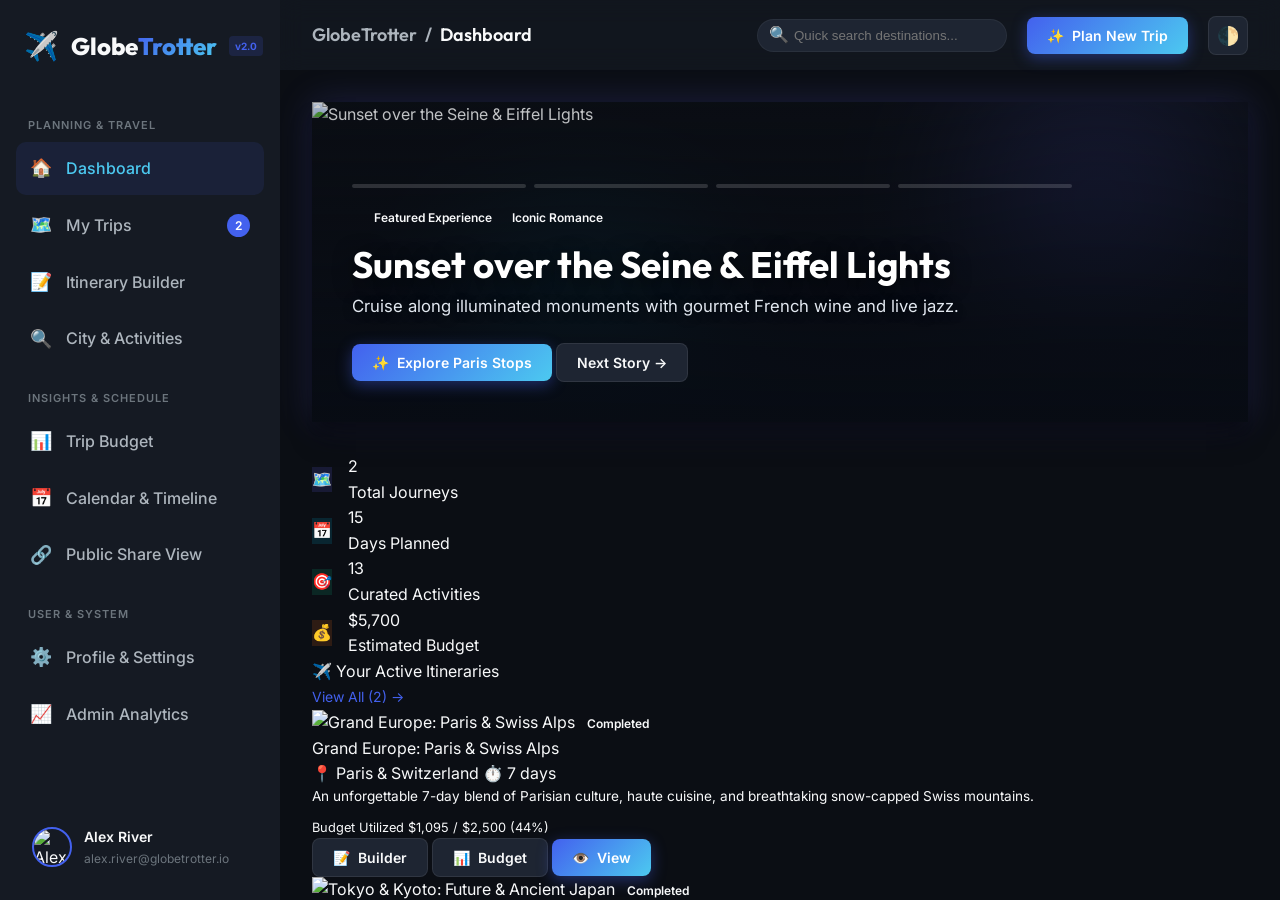
==== commit 48e6de02: "feat: add VisitTheUSA-inspired cinematic motion, 3D card tilt, story carousel with progress timer ba" ====
--- a/index.html
+++ b/index.html
@@ -18,6 +18,7 @@
   <link rel="stylesheet" href="css/components.css" />
   <link rel="stylesheet" href="css/layout.css" />
   <link rel="stylesheet" href="css/views.css" />
+  <link rel="stylesheet" href="css/animations.css" />
 </head>
 <body>
 
@@ -199,6 +200,9 @@
   <script src="js/views/profileView.js"></script>
   <script src="js/views/adminView.js"></script>
 
+  <!-- Motion & Animation Engine -->
+  <script src="js/animations.js"></script>
+
   <!-- App Bootloader -->
   <script src="js/app.js"></script>
 </body>
--- a/css/variables.css
+++ b/css/variables.css
@@ -1,136 +1,60 @@
-/* ==========================================================================
-   GlobeTrotter Design Tokens & CSS Custom Properties
-   Theme: Midnight Glassmorphism & Crystal Light
-   ========================================================================== */
+:root {
+  /* Core Colors */
+  --bg-primary: #0B0E14;
+  --bg-secondary: #151A23;
+  --bg-tertiary: #1E2532;
+  --bg-accent: #252D3D;
+  
+  --accent-primary: #4361EE;
+  --accent-secondary: #4CC9F0;
+  --accent-glow: rgba(67, 97, 238, 0.4);
+  
+  --text-primary: #F8F9FA;
+  --text-secondary: #ADB5BD;
+  --text-tertiary: #6C757D;
+  
+  --success: #10B981;
+  --warning: #F59E0B;
+  --danger: #EF4444;
 
-:root {
-  /* Brand Color Palette */
-  --primary-50: #eef2ff;
-  --primary-100: #e0e7ff;
-  --primary-200: #c7d2fe;
-  --primary-300: #a5b4fc;
-  --primary-400: #818cf8;
-  --primary-500: #6366f1;
-  --primary-600: #4f46e5;
-  --primary-700: #4338ca;
-  --primary-800: #3730a3;
-  --primary-900: #312e81;
-
-  --accent-cyan: #06b6d4;
-  --accent-cyan-glow: rgba(6, 182, 212, 0.35);
-  --accent-orange: #f97316;
-  --accent-orange-glow: rgba(249, 115, 22, 0.35);
-  --accent-emerald: #10b981;
-  --accent-emerald-glow: rgba(16, 185, 129, 0.35);
-  --accent-rose: #f43f5e;
-  --accent-rose-glow: rgba(244, 63, 94, 0.35);
-  --accent-amber: #f59e0b;
-  --accent-violet: #8b5cf6;
-
-  /* Gradients */
-  --grad-primary: linear-gradient(135deg, #6366f1 0%, #a855f7 50%, #ec4899 100%);
-  --grad-cyan: linear-gradient(135deg, #06b6d4 0%, #3b82f6 100%);
-  --grad-sunset: linear-gradient(135deg, #f97316 0%, #ec4899 100%);
-  --grad-aurora: linear-gradient(135deg, #10b981 0%, #06b6d4 50%, #6366f1 100%);
-  --grad-dark-card: linear-gradient(145deg, rgba(30, 41, 59, 0.7) 0%, rgba(15, 23, 42, 0.8) 100%);
-  --grad-gold: linear-gradient(135deg, #f59e0b 0%, #d97706 100%);
-
+  /* Glass & Borders */
+  --glass-bg: rgba(21, 26, 35, 0.7);
+  --glass-border: 1px solid rgba(255, 255, 255, 0.08);
+  --border-color: rgba(255, 255, 255, 0.05);
+  
   /* Typography */
-  --font-heading: 'Outfit', -apple-system, BlinkMacSystemFont, 'Segoe UI', Roboto, sans-serif;
-  --font-body: 'Inter', -apple-system, BlinkMacSystemFont, 'Segoe UI', Roboto, sans-serif;
-  --font-mono: 'JetBrains Mono', 'Fira Code', monospace;
-
-  /* Default Dark Mode Surface & Glass Tokens */
-  --bg-app: #080c14;
-  --bg-ambient-1: radial-gradient(circle at 15% 15%, rgba(99, 102, 241, 0.15) 0%, transparent 45%);
-  --bg-ambient-2: radial-gradient(circle at 85% 80%, rgba(6, 182, 212, 0.12) 0%, transparent 40%);
-  --bg-ambient-3: radial-gradient(circle at 50% 50%, rgba(236, 72, 153, 0.08) 0%, transparent 55%);
-
-  --surface-1: rgba(17, 24, 39, 0.75);
-  --surface-2: rgba(30, 41, 59, 0.65);
-  --surface-3: rgba(51, 65, 85, 0.55);
-  --surface-hover: rgba(51, 65, 85, 0.75);
-
-  --glass-bg: rgba(17, 24, 39, 0.7);
-  --glass-bg-subtle: rgba(17, 24, 39, 0.45);
-  --glass-border: rgba(255, 255, 255, 0.08);
-  --glass-border-focus: rgba(99, 102, 241, 0.5);
-  --glass-border-hover: rgba(255, 255, 255, 0.18);
-  --glass-blur: blur(16px);
-  --glass-blur-lg: blur(24px);
-
-  --text-main: #f8fafc;
-  --text-muted: #94a3b8;
-  --text-subtle: #64748b;
-  --text-inverse: #0f172a;
-
-  /* Status Colors */
-  --status-success: #10b981;
-  --status-success-bg: rgba(16, 185, 129, 0.15);
-  --status-warning: #f59e0b;
-  --status-warning-bg: rgba(245, 158, 11, 0.15);
-  --status-danger: #ef4444;
-  --status-danger-bg: rgba(239, 68, 68, 0.15);
-  --status-info: #06b6d4;
-  --status-info-bg: rgba(6, 182, 212, 0.15);
-
-  /* Shadows & Glows */
-  --shadow-sm: 0 2px 8px rgba(0, 0, 0, 0.25);
-  --shadow-md: 0 8px 24px rgba(0, 0, 0, 0.35);
-  --shadow-lg: 0 16px 40px rgba(0, 0, 0, 0.45);
-  --shadow-glow: 0 0 24px rgba(99, 102, 241, 0.35);
-  --shadow-cyan-glow: 0 0 24px rgba(6, 182, 212, 0.3);
-
-  /* Radii */
-  --radius-xs: 6px;
-  --radius-sm: 10px;
-  --radius-md: 16px;
-  --radius-lg: 24px;
-  --radius-full: 9999px;
-
+  --font-heading: 'Outfit', sans-serif;
+  --font-body: 'Inter', sans-serif;
+  
+  /* Layout */
+  --sidebar-width: 280px;
+  --topbar-height: 70px;
+  
+  /* Shadows */
+  --shadow-sm: 0 4px 6px -1px rgba(0, 0, 0, 0.1), 0 2px 4px -1px rgba(0, 0, 0, 0.06);
+  --shadow-md: 0 10px 15px -3px rgba(0, 0, 0, 0.3), 0 4px 6px -2px rgba(0, 0, 0, 0.15);
+  --shadow-lg: 0 20px 25px -5px rgba(0, 0, 0, 0.4), 0 10px 10px -5px rgba(0, 0, 0, 0.2);
+  
   /* Transitions */
-  --transition-fast: 150ms cubic-bezier(0.4, 0, 0.2, 1);
-  --transition-normal: 250ms cubic-bezier(0.4, 0, 0.2, 1);
-  --transition-slow: 400ms cubic-bezier(0.4, 0, 0.2, 1);
-  --transition-bounce: 500ms cubic-bezier(0.34, 1.56, 0.64, 1);
-
-  /* Layout dimensions */
-  --sidebar-width: 280px;
-  --sidebar-collapsed-width: 80px;
-  --topbar-height: 72px;
-  --mobile-nav-height: 64px;
-  --z-modal: 1000;
-  --z-toast: 1100;
-  --z-dropdown: 500;
-  --z-topbar: 200;
-  --z-sidebar: 150;
+  --transition-fast: 0.15s ease-in-out;
+  --transition-normal: 0.3s ease-in-out;
 }
 
-/* Light Theme Override */
 [data-theme="light"] {
-  --bg-app: #f1f5f9;
-  --bg-ambient-1: radial-gradient(circle at 15% 15%, rgba(99, 102, 241, 0.12) 0%, transparent 45%);
-  --bg-ambient-2: radial-gradient(circle at 85% 80%, rgba(6, 182, 212, 0.1) 0%, transparent 40%);
-  --bg-ambient-3: radial-gradient(circle at 50% 50%, rgba(236, 72, 153, 0.06) 0%, transparent 55%);
-
-  --surface-1: rgba(255, 255, 255, 0.85);
-  --surface-2: rgba(248, 250, 252, 0.9);
-  --surface-3: rgba(226, 232, 240, 0.8);
-  --surface-hover: rgba(241, 245, 249, 0.95);
-
-  --glass-bg: rgba(255, 255, 255, 0.75);
-  --glass-bg-subtle: rgba(255, 255, 255, 0.55);
-  --glass-border: rgba(15, 23, 42, 0.08);
-  --glass-border-focus: rgba(99, 102, 241, 0.6);
-  --glass-border-hover: rgba(15, 23, 42, 0.16);
-
-  --text-main: #0f172a;
-  --text-muted: #475569;
-  --text-subtle: #94a3b8;
-  --text-inverse: #ffffff;
-
-  --shadow-sm: 0 2px 8px rgba(15, 23, 42, 0.06);
-  --shadow-md: 0 8px 24px rgba(15, 23, 42, 0.08);
-  --shadow-lg: 0 16px 40px rgba(15, 23, 42, 0.12);
-  --shadow-glow: 0 0 24px rgba(99, 102, 241, 0.2);
+  --bg-primary: #F8F9FA;
+  --bg-secondary: #FFFFFF;
+  --bg-tertiary: #E9ECEF;
+  --bg-accent: #DEE2E6;
+  
+  --text-primary: #212529;
+  --text-secondary: #495057;
+  --text-tertiary: #6C757D;
+  
+  --glass-bg: rgba(255, 255, 255, 0.8);
+  --glass-border: 1px solid rgba(0, 0, 0, 0.05);
+  --border-color: rgba(0, 0, 0, 0.08);
+  
+  --shadow-sm: 0 4px 6px -1px rgba(0, 0, 0, 0.05);
+  --shadow-md: 0 10px 15px -3px rgba(0, 0, 0, 0.05);
+  --shadow-lg: 0 20px 25px -5px rgba(0, 0, 0, 0.05);
 }
--- a/css/base.css
+++ b/css/base.css
@@ -1,198 +1,70 @@
-/* ==========================================================================
-   GlobeTrotter Base Styles & Reset
-   ========================================================================== */
-
-@import url('https://fonts.googleapis.com/css2?family=Inter:wght@300;400;500;600;700&family=Outfit:wght@400;500;600;700;800&family=JetBrains+Mono:wght@400;500&display=swap');
-
-*, *::before, *::after {
-  box-sizing: border-box;
+* {
   margin: 0;
   padding: 0;
-}
-
-html {
-  font-size: 16px;
-  scroll-behavior: smooth;
-  -webkit-text-size-adjust: 100%;
+  box-sizing: border-box;
 }
 
 body {
   font-family: var(--font-body);
-  background-color: var(--bg-app);
-  color: var(--text-main);
-  line-height: 1.5;
-  min-height: 100vh;
-  overflow-x: hidden;
-  position: relative;
-  background-image: var(--bg-ambient-1), var(--bg-ambient-2), var(--bg-ambient-3);
-  background-attachment: fixed;
-  background-size: cover;
-  transition: background-color var(--transition-normal), color var(--transition-normal);
+  background-color: var(--bg-primary);
+  color: var(--text-primary);
+  line-height: 1.6;
+  -webkit-font-smoothing: antialiased;
+  -moz-osx-font-smoothing: grayscale;
 }
 
-/* Typography Helpers */
 h1, h2, h3, h4, h5, h6 {
   font-family: var(--font-heading);
   font-weight: 700;
-  color: var(--text-main);
+  color: var(--text-primary);
+  margin-bottom: 0.5em;
   line-height: 1.2;
-  letter-spacing: -0.02em;
-}
-
-h1 { font-size: 2.25rem; }
-h2 { font-size: 1.75rem; }
-h3 { font-size: 1.35rem; }
-h4 { font-size: 1.15rem; }
-h5 { font-size: 1rem; }
-h6 { font-size: 0.875rem; }
-
-p {
-  color: var(--text-muted);
-  font-size: 0.95rem;
 }
 
 a {
-  color: var(--primary-400);
+  color: var(--accent-primary);
   text-decoration: none;
   transition: color var(--transition-fast);
 }
 
 a:hover {
-  color: var(--primary-300);
-}
-
-button, input, select, textarea {
-  font-family: inherit;
-  font-size: inherit;
-  color: inherit;
-  border: none;
-  outline: none;
-  background: none;
-}
-
-button {
-  cursor: pointer;
+  color: var(--accent-secondary);
 }
 
 img {
   max-width: 100%;
   height: auto;
-  display: block;
 }
 
-ul, ol {
-  list-style: none;
-}
-
-/* Custom Scrollbars */
+/* Scrollbar */
 ::-webkit-scrollbar {
   width: 8px;
   height: 8px;
 }
-
 ::-webkit-scrollbar-track {
-  background: rgba(0, 0, 0, 0.1);
+  background: transparent;
+}
+::-webkit-scrollbar-thumb {
+  background: var(--bg-tertiary);
+  border-radius: 4px;
+}
+::-webkit-scrollbar-thumb:hover {
+  background: var(--text-tertiary);
 }
 
-::-webkit-scrollbar-thumb {
-  background: rgba(255, 255, 255, 0.18);
-  border-radius: 999px;
+/* Utilities */
+.text-gradient {
+  background: linear-gradient(135deg, var(--accent-primary), var(--accent-secondary));
+  -webkit-background-clip: text;
+  -webkit-text-fill-color: transparent;
 }
 
-::-webkit-scrollbar-thumb:hover {
-  background: rgba(255, 255, 255, 0.3);
+#offline-indicator {
+  display: none; /* hidden by default */
+  background: var(--warning);
+  color: #fff;
+  text-align: center;
+  padding: 8px;
+  font-size: 14px;
+  font-weight: 500;
 }
-
-/* Global Animations */
-@keyframes fadeIn {
-  from { opacity: 0; transform: translateY(8px); }
-  to { opacity: 1; transform: translateY(0); }
-}
-
-@keyframes fadeInScale {
-  from { opacity: 0; transform: scale(0.95); }
-  to { opacity: 1; transform: scale(1); }
-}
-
-@keyframes slideDown {
-  from { opacity: 0; transform: translateY(-16px); }
-  to { opacity: 1; transform: translateY(0); }
-}
-
-@keyframes slideUp {
-  from { opacity: 0; transform: translateY(20px); }
-  to { opacity: 1; transform: translateY(0); }
-}
-
-@keyframes shimmer {
-  0% { background-position: -200% 0; }
-  100% { background-position: 200% 0; }
-}
-
-@keyframes spin {
-  0% { transform: rotate(0deg); }
-  100% { transform: rotate(360deg); }
-}
-
-@keyframes float {
-  0%, 100% { transform: translateY(0px); }
-  50% { transform: translateY(-6px); }
-}
-
-@keyframes pulseGlow {
-  0%, 100% { box-shadow: 0 0 15px rgba(99, 102, 241, 0.3); }
-  50% { box-shadow: 0 0 28px rgba(99, 102, 241, 0.65); }
-}
-
-.animate-fade-in {
-  animation: fadeIn var(--transition-normal) forwards;
-}
-
-.animate-slide-up {
-  animation: slideUp var(--transition-normal) forwards;
-}
-
-.animate-float {
-  animation: float 4s ease-in-out infinite;
-}
-
-/* Text Gradients */
-.text-gradient {
-  background: var(--grad-primary);
-  -webkit-background-clip: text;
-  -webkit-text-fill-color: transparent;
-  display: inline-block;
-}
-
-.text-gradient-cyan {
-  background: var(--grad-cyan);
-  -webkit-background-clip: text;
-  -webkit-text-fill-color: transparent;
-  display: inline-block;
-}
-
-.text-gradient-sunset {
-  background: var(--grad-sunset);
-  -webkit-background-clip: text;
-  -webkit-text-fill-color: transparent;
-  display: inline-block;
-}
-
-/* Utility Helpers */
-.flex { display: flex; }
-.flex-col { display: flex; flex-direction: column; }
-.items-center { align-items: center; }
-.justify-between { justify-content: space-between; }
-.justify-center { justify-content: center; }
-.gap-1 { gap: 0.25rem; }
-.gap-2 { gap: 0.5rem; }
-.gap-3 { gap: 0.75rem; }
-.gap-4 { gap: 1rem; }
-.gap-6 { gap: 1.5rem; }
-.w-full { width: 100%; }
-.text-muted { color: var(--text-muted); }
-.text-subtle { color: var(--text-subtle); }
-.font-bold { font-weight: 700; }
-.font-semibold { font-weight: 600; }
-.font-medium { font-weight: 500; }
-.hidden { display: none !important; }
--- a/css/components.css
+++ b/css/components.css
@@ -1,619 +1,137 @@
-/* ==========================================================================
-   GlobeTrotter Reusable UI Components
-   Glassmorphism, Micro-interactions, Badges, Modals, Toasts
-   ========================================================================== */
-
-/* Glass Surfaces */
-.glass-panel {
-  background: var(--glass-bg);
-  backdrop-filter: var(--glass-blur);
-  -webkit-backdrop-filter: var(--glass-blur);
-  border: 1px solid var(--glass-border);
-  border-radius: var(--radius-md);
-  box-shadow: var(--shadow-md);
-}
-
-.glass-card {
-  background: var(--surface-1);
-  backdrop-filter: var(--glass-blur);
-  -webkit-backdrop-filter: var(--glass-blur);
-  border: 1px solid var(--glass-border);
-  border-radius: var(--radius-md);
-  padding: 1.5rem;
-  transition: transform var(--transition-normal), border-color var(--transition-normal), box-shadow var(--transition-normal);
-  position: relative;
-  overflow: hidden;
-}
-
-.glass-card-subtle {
-  background: var(--glass-bg-subtle);
-  backdrop-filter: var(--glass-blur);
-  -webkit-backdrop-filter: var(--glass-blur);
-  border: 1px solid var(--glass-border);
-  border-radius: var(--radius-sm);
-  padding: 1rem;
-}
-
-.glass-card-interactive {
-  cursor: pointer;
-}
-
-.glass-card-interactive:hover {
-  transform: translateY(-4px);
-  border-color: var(--glass-border-hover);
-  box-shadow: var(--shadow-lg);
-}
-
-.glass-card-glow:hover {
-  box-shadow: var(--shadow-lg), 0 0 25px var(--accent-cyan-glow);
-  border-color: rgba(6, 182, 212, 0.4);
-}
-
-/* Button System */
+/* Buttons */
 .btn {
   display: inline-flex;
   align-items: center;
   justify-content: center;
-  gap: 0.5rem;
-  padding: 0.65rem 1.25rem;
+  gap: 8px;
+  padding: 10px 20px;
+  border-radius: 8px;
+  font-family: var(--font-body);
   font-weight: 600;
-  font-size: 0.9rem;
-  border-radius: var(--radius-sm);
-  transition: all var(--transition-normal);
+  font-size: 14px;
+  cursor: pointer;
+  border: none;
+  transition: all var(--transition-fast);
   white-space: nowrap;
-  user-select: none;
-  position: relative;
-}
-
-.btn:active {
-  transform: scale(0.98);
 }
 
 .btn-primary {
-  background: var(--grad-primary);
-  color: #ffffff;
-  box-shadow: 0 4px 16px rgba(99, 102, 241, 0.35);
+  background: linear-gradient(135deg, var(--accent-primary), var(--accent-secondary));
+  color: #fff;
+  box-shadow: 0 4px 15px var(--accent-glow);
 }
 
 .btn-primary:hover {
-  box-shadow: 0 6px 22px rgba(99, 102, 241, 0.5);
-  transform: translateY(-1px);
+  transform: translateY(-2px);
+  box-shadow: 0 6px 20px var(--accent-glow);
+}
+
+.btn-primary:active {
+  transform: translateY(0);
 }
 
 .btn-secondary {
-  background: var(--surface-2);
-  color: var(--text-main);
-  border: 1px solid var(--glass-border);
+  background: var(--bg-tertiary);
+  color: var(--text-primary);
+  border: var(--glass-border);
 }
 
 .btn-secondary:hover {
-  background: var(--surface-3);
-  border-color: var(--glass-border-hover);
-  color: #ffffff;
-}
-
-.btn-accent {
-  background: var(--grad-cyan);
-  color: #ffffff;
-  box-shadow: 0 4px 16px var(--accent-cyan-glow);
-}
-
-.btn-accent:hover {
-  box-shadow: 0 6px 24px rgba(6, 182, 212, 0.5);
-  transform: translateY(-1px);
-}
-
-.btn-danger {
-  background: rgba(239, 68, 68, 0.15);
-  color: #f87171;
-  border: 1px solid rgba(239, 68, 68, 0.3);
-}
-
-.btn-danger:hover {
-  background: #ef4444;
-  color: #ffffff;
-  box-shadow: 0 4px 16px rgba(239, 68, 68, 0.35);
-}
-
-.btn-ghost {
-  color: var(--text-muted);
-  background: transparent;
-}
-
-.btn-ghost:hover {
-  color: var(--text-main);
-  background: var(--surface-2);
+  background: var(--bg-accent);
 }
 
 .btn-icon {
-  width: 38px;
-  height: 38px;
-  padding: 0;
-  border-radius: var(--radius-sm);
-  display: inline-flex;
-  align-items: center;
-  justify-content: center;
+  padding: 8px;
+  border-radius: 8px;
+  font-size: 18px;
 }
 
-.btn-sm {
-  padding: 0.4rem 0.8rem;
-  font-size: 0.8rem;
-  border-radius: var(--radius-xs);
+/* Cards */
+.card {
+  background: var(--bg-secondary);
+  border: var(--glass-border);
+  border-radius: 16px;
+  padding: 24px;
+  box-shadow: var(--shadow-sm);
+  transition: transform var(--transition-fast), box-shadow var(--transition-fast);
 }
 
-.btn-lg {
-  padding: 0.85rem 1.75rem;
-  font-size: 1rem;
-  border-radius: var(--radius-sm);
+.card:hover {
+  transform: translateY(-4px);
+  box-shadow: var(--shadow-md);
 }
 
-.btn-loading {
-  pointer-events: none;
-  opacity: 0.75;
-}
-
-.btn-loading::after {
-  content: '';
-  width: 14px;
-  height: 14px;
-  border: 2px solid rgba(255, 255, 255, 0.3);
-  border-top-color: #ffffff;
-  border-radius: 50%;
-  animation: spin 0.6s linear infinite;
-  margin-left: 6px;
-}
-
-/* Form Controls */
+/* Inputs & Forms */
 .form-group {
-  display: flex;
-  flex-direction: column;
-  gap: 0.45rem;
-  margin-bottom: 1.15rem;
+  margin-bottom: 20px;
   text-align: left;
 }
 
-.form-row {
-  display: grid;
-  grid-template-columns: 1fr 1fr;
-  gap: 1rem;
-}
-
-.form-label {
-  font-size: 0.85rem;
+.form-group label {
+  display: block;
+  font-size: 13px;
   font-weight: 600;
-  color: var(--text-muted);
-  display: flex;
-  align-items: center;
-  justify-content: space-between;
-}
-
-.form-label .required {
-  color: var(--accent-rose);
-  margin-left: 2px;
+  color: var(--text-secondary);
+  margin-bottom: 8px;
 }
 
 .form-control {
   width: 100%;
-  padding: 0.75rem 1rem;
-  background: var(--surface-2);
-  border: 1px solid var(--glass-border);
-  border-radius: var(--radius-sm);
-  color: var(--text-main);
-  font-size: 0.925rem;
+  background: var(--bg-tertiary);
+  border: 1px solid var(--border-color);
+  color: var(--text-primary);
+  padding: 12px 16px;
+  border-radius: 8px;
+  font-family: var(--font-body);
+  font-size: 14px;
+  outline: none;
   transition: all var(--transition-fast);
 }
 
 .form-control:focus {
-  border-color: var(--primary-400);
-  background: var(--surface-1);
-  box-shadow: 0 0 0 3px rgba(99, 102, 241, 0.2);
+  border-color: var(--accent-primary);
+  box-shadow: 0 0 0 3px rgba(67, 97, 238, 0.2);
 }
 
-.form-control.is-invalid {
-  border-color: var(--accent-rose);
-  box-shadow: 0 0 0 3px rgba(244, 63, 94, 0.15);
+/* Modals */
+.modal-backdrop {
+  position: fixed;
+  top: 0;
+  left: 0;
+  right: 0;
+  bottom: 0;
+  background: rgba(11, 14, 20, 0.8);
+  backdrop-filter: blur(5px);
+  display: none;
+  align-items: center;
+  justify-content: center;
+  z-index: 1000;
 }
 
-.form-error {
-  font-size: 0.78rem;
-  color: var(--accent-rose);
-  margin-top: 0.2rem;
+.modal-backdrop.active {
   display: flex;
-  align-items: center;
-  gap: 0.35rem;
 }
 
-.form-hint {
-  font-size: 0.78rem;
-  color: var(--text-subtle);
-  margin-top: 0.2rem;
+.modal-box {
+  background: var(--bg-secondary);
+  border: var(--glass-border);
+  border-radius: 20px;
+  width: 90%;
+  max-width: 500px;
+  padding: 32px;
+  box-shadow: var(--shadow-lg);
+  animation: modalIn 0.3s cubic-bezier(0.175, 0.885, 0.32, 1.275);
 }
 
-textarea.form-control {
-  min-height: 90px;
-  resize: vertical;
-}
-
-select.form-control option {
-  background: #111827;
-  color: #f8fafc;
-}
-
-/* Password Strength Indicator */
-.password-strength-bar {
-  height: 4px;
-  width: 100%;
-  background: rgba(255, 255, 255, 0.1);
-  border-radius: 999px;
-  margin-top: 6px;
-  overflow: hidden;
-  position: relative;
-}
-
-.password-strength-fill {
-  height: 100%;
-  width: 0%;
-  transition: width 0.3s ease, background-color 0.3s ease;
-}
-
-.password-strength-text {
-  font-size: 0.75rem;
-  margin-top: 4px;
-  font-weight: 500;
+@keyframes modalIn {
+  from { opacity: 0; transform: scale(0.95) translateY(20px); }
+  to { opacity: 1; transform: scale(1) translateY(0); }
 }
 
 /* Badges */
 .badge {
-  display: inline-flex;
-  align-items: center;
-  gap: 0.35rem;
-  padding: 0.25rem 0.65rem;
-  border-radius: var(--radius-full);
-  font-size: 0.75rem;
+  padding: 4px 8px;
+  border-radius: 12px;
+  font-size: 12px;
   font-weight: 600;
-  text-transform: uppercase;
-  letter-spacing: 0.04em;
 }
-
-.badge-primary { background: rgba(99, 102, 241, 0.18); color: var(--primary-300); border: 1px solid rgba(99, 102, 241, 0.3); }
-.badge-cyan { background: rgba(6, 182, 212, 0.15); color: #22d3ee; border: 1px solid rgba(6, 182, 212, 0.3); }
-.badge-emerald { background: rgba(16, 185, 129, 0.15); color: #34d399; border: 1px solid rgba(16, 185, 129, 0.3); }
-.badge-amber { background: rgba(245, 158, 11, 0.15); color: #fbbf24; border: 1px solid rgba(245, 158, 11, 0.3); }
-.badge-rose { background: rgba(244, 63, 94, 0.15); color: #fb7185; border: 1px solid rgba(244, 63, 94, 0.3); }
-.badge-purple { background: rgba(168, 85, 247, 0.15); color: #c084fc; border: 1px solid rgba(168, 85, 247, 0.3); }
-.badge-gray { background: rgba(148, 163, 184, 0.15); color: #cbd5e1; border: 1px solid rgba(148, 163, 184, 0.25); }
-
-/* Global Toast Notification System */
-#toast-container {
-  position: fixed;
-  bottom: 24px;
-  right: 24px;
-  display: flex;
-  flex-direction: column;
-  gap: 12px;
-  z-index: var(--z-toast);
-  pointer-events: none;
-  max-width: 380px;
-  width: calc(100% - 48px);
-}
-
-.toast {
-  pointer-events: auto;
-  background: rgba(17, 24, 39, 0.92);
-  backdrop-filter: var(--glass-blur-lg);
-  -webkit-backdrop-filter: var(--glass-blur-lg);
-  border: 1px solid var(--glass-border);
-  border-radius: var(--radius-sm);
-  padding: 0.9rem 1.1rem;
-  color: var(--text-main);
-  box-shadow: var(--shadow-lg);
-  display: flex;
-  align-items: flex-start;
-  gap: 0.8rem;
-  animation: slideUp 0.3s cubic-bezier(0.16, 1, 0.3, 1);
-  position: relative;
-  overflow: hidden;
-  transition: all 0.25s ease;
-}
-
-.toast.toast-hiding {
-  opacity: 0;
-  transform: translateX(100%);
-}
-
-.toast-icon {
-  font-size: 1.25rem;
-  flex-shrink: 0;
-  margin-top: 1px;
-}
-
-.toast-content {
-  flex-grow: 1;
-}
-
-.toast-title {
-  font-weight: 600;
-  font-size: 0.9rem;
-  margin-bottom: 2px;
-  color: #ffffff;
-}
-
-.toast-message {
-  font-size: 0.825rem;
-  color: var(--text-muted);
-  line-height: 1.4;
-}
-
-.toast-close {
-  color: var(--text-subtle);
-  background: none;
-  font-size: 1.1rem;
-  line-height: 1;
-  padding: 2px;
-  cursor: pointer;
-  transition: color var(--transition-fast);
-}
-
-.toast-close:hover {
-  color: var(--text-main);
-}
-
-.toast-progress {
-  position: absolute;
-  bottom: 0;
-  left: 0;
-  height: 3px;
-  width: 100%;
-  background: rgba(255, 255, 255, 0.15);
-}
-
-.toast-progress-fill {
-  height: 100%;
-  width: 100%;
-  transform-origin: left;
-}
-
-.toast-success { border-left: 4px solid var(--status-success); }
-.toast-success .toast-icon { color: var(--status-success); }
-.toast-success .toast-progress-fill { background: var(--status-success); }
-
-.toast-error { border-left: 4px solid var(--status-danger); }
-.toast-error .toast-icon { color: var(--status-danger); }
-.toast-error .toast-progress-fill { background: var(--status-danger); }
-
-.toast-warning { border-left: 4px solid var(--status-warning); }
-.toast-warning .toast-icon { color: var(--status-warning); }
-.toast-warning .toast-progress-fill { background: var(--status-warning); }
-
-.toast-info { border-left: 4px solid var(--status-info); }
-.toast-info .toast-icon { color: var(--status-info); }
-.toast-info .toast-progress-fill { background: var(--status-info); }
-
-/* Modal Dialog Component */
-.modal-backdrop {
-  position: fixed;
-  inset: 0;
-  background: rgba(0, 0, 0, 0.7);
-  backdrop-filter: blur(8px);
-  -webkit-backdrop-filter: blur(8px);
-  display: flex;
-  align-items: center;
-  justify-content: center;
-  padding: 1.5rem;
-  z-index: var(--z-modal);
-  opacity: 0;
-  visibility: hidden;
-  transition: opacity 0.25s ease, visibility 0.25s ease;
-}
-
-.modal-backdrop.active {
-  opacity: 1;
-  visibility: visible;
-}
-
-.modal-box {
-  background: rgba(17, 24, 39, 0.95);
-  backdrop-filter: var(--glass-blur-lg);
-  -webkit-backdrop-filter: var(--glass-blur-lg);
-  border: 1px solid var(--glass-border);
-  border-radius: var(--radius-lg);
-  box-shadow: var(--shadow-lg), 0 0 40px rgba(0, 0, 0, 0.5);
-  width: 100%;
-  max-width: 580px;
-  max-height: 90vh;
-  overflow-y: auto;
-  transform: scale(0.94) translateY(10px);
-  transition: transform 0.25s cubic-bezier(0.16, 1, 0.3, 1);
-  display: flex;
-  flex-direction: column;
-}
-
-.modal-backdrop.active .modal-box {
-  transform: scale(1) translateY(0);
-}
-
-.modal-header {
-  padding: 1.25rem 1.5rem;
-  border-bottom: 1px solid var(--glass-border);
-  display: flex;
-  align-items: center;
-  justify-content: space-between;
-}
-
-.modal-title {
-  font-size: 1.25rem;
-  font-weight: 700;
-  display: flex;
-  align-items: center;
-  gap: 0.5rem;
-}
-
-.modal-close {
-  width: 32px;
-  height: 32px;
-  border-radius: 50%;
-  display: flex;
-  align-items: center;
-  justify-content: center;
-  color: var(--text-subtle);
-  background: var(--surface-2);
-  transition: all var(--transition-fast);
-}
-
-.modal-close:hover {
-  background: var(--surface-3);
-  color: var(--text-main);
-}
-
-.modal-body {
-  padding: 1.5rem;
-  overflow-y: auto;
-}
-
-.modal-footer {
-  padding: 1.25rem 1.5rem;
-  border-top: 1px solid var(--glass-border);
-  display: flex;
-  align-items: center;
-  justify-content: flex-end;
-  gap: 0.75rem;
-  background: rgba(0, 0, 0, 0.15);
-}
-
-/* Tabs & Switchers */
-.tab-list {
-  display: flex;
-  gap: 0.35rem;
-  background: var(--surface-2);
-  padding: 0.35rem;
-  border-radius: var(--radius-sm);
-  border: 1px solid var(--glass-border);
-}
-
-.tab-btn {
-  padding: 0.5rem 1rem;
-  border-radius: var(--radius-xs);
-  font-size: 0.85rem;
-  font-weight: 600;
-  color: var(--text-muted);
-  transition: all var(--transition-fast);
-  display: flex;
-  align-items: center;
-  gap: 0.4rem;
-}
-
-.tab-btn:hover {
-  color: var(--text-main);
-}
-
-.tab-btn.active {
-  background: var(--primary-500);
-  color: #ffffff;
-  box-shadow: var(--shadow-sm);
-}
-
-/* Skeletons */
-.skeleton {
-  background: linear-gradient(90deg, rgba(255,255,255,0.05) 25%, rgba(255,255,255,0.12) 37%, rgba(255,255,255,0.05) 63%);
-  background-size: 400% 100%;
-  animation: shimmer 1.6s ease infinite;
-  border-radius: var(--radius-xs);
-}
-
-.skeleton-card {
-  height: 240px;
-  width: 100%;
-  border-radius: var(--radius-md);
-}
-
-.skeleton-text {
-  height: 14px;
-  margin-bottom: 8px;
-  width: 80%;
-}
-
-.skeleton-avatar {
-  width: 48px;
-  height: 48px;
-  border-radius: 50%;
-}
-
-/* Empty State Widget */
-.empty-state {
-  text-align: center;
-  padding: 3.5rem 1.5rem;
-  display: flex;
-  flex-direction: column;
-  align-items: center;
-  justify-content: center;
-  border: 2px dashed var(--glass-border);
-  border-radius: var(--radius-lg);
-  background: var(--glass-bg-subtle);
-  max-width: 540px;
-  margin: 0 auto;
-}
-
-.empty-state-icon {
-  font-size: 3.5rem;
-  margin-bottom: 1rem;
-  filter: drop-shadow(0 4px 12px rgba(99, 102, 241, 0.3));
-}
-
-.empty-state-title {
-  font-size: 1.35rem;
-  margin-bottom: 0.5rem;
-}
-
-.empty-state-desc {
-  font-size: 0.925rem;
-  color: var(--text-muted);
-  max-width: 420px;
-  margin-bottom: 1.5rem;
-}
-
-/* Alert Banners */
-.alert-banner {
-  padding: 0.9rem 1.25rem;
-  border-radius: var(--radius-sm);
-  display: flex;
-  align-items: center;
-  gap: 0.8rem;
-  font-size: 0.875rem;
-  margin-bottom: 1.25rem;
-  border: 1px solid transparent;
-}
-
-.alert-warning {
-  background: var(--status-warning-bg);
-  border-color: rgba(245, 158, 11, 0.35);
-  color: #fde68a;
-}
-
-.alert-danger {
-  background: var(--status-danger-bg);
-  border-color: rgba(239, 68, 68, 0.35);
-  color: #fca5a5;
-}
-
-.alert-info {
-  background: var(--status-info-bg);
-  border-color: rgba(6, 182, 212, 0.35);
-  color: #a5f3fc;
-}
-
-/* Offline Banner */
-#offline-indicator {
-  background: linear-gradient(90deg, #ef4444, #dc2626);
-  color: white;
-  text-align: center;
-  padding: 0.5rem 1rem;
-  font-size: 0.85rem;
-  font-weight: 600;
-  display: none;
-  align-items: center;
-  justify-content: center;
-  gap: 0.5rem;
-  position: sticky;
-  top: 0;
-  z-index: 9999;
-}
--- a/css/layout.css
+++ b/css/layout.css
@@ -1,344 +1,268 @@
-/* ==========================================================================
-   GlobeTrotter Layout Styles
-   Sidebar, Header, Mobile Navigation, Responsive Containers
-   ========================================================================== */
-
 #app-container {
   display: flex;
-  min-height: 100vh;
-  position: relative;
-}
-
-/* Sidebar Styles */
+  height: 100vh;
+  overflow: hidden;
+}
+
+/* Sidebar */
 #sidebar {
   width: var(--sidebar-width);
-  background: var(--surface-1);
-  backdrop-filter: var(--glass-blur-lg);
-  -webkit-backdrop-filter: var(--glass-blur-lg);
-  border-right: 1px solid var(--glass-border);
+  background: var(--bg-secondary);
+  border-right: var(--border-color);
   display: flex;
   flex-direction: column;
-  position: fixed;
-  top: 0;
-  bottom: 0;
-  left: 0;
-  z-index: var(--z-sidebar);
-  transition: width var(--transition-normal), transform var(--transition-normal);
+  transition: transform var(--transition-normal);
+  z-index: 100;
 }
 
 .sidebar-header {
-  height: var(--topbar-height);
-  padding: 0 1.5rem;
-  display: flex;
-  align-items: center;
-  gap: 0.75rem;
-  border-bottom: 1px solid var(--glass-border);
+  padding: 24px;
+  display: flex;
+  align-items: center;
+  gap: 12px;
 }
 
 .brand-logo {
-  width: 36px;
-  height: 36px;
-  border-radius: var(--radius-sm);
-  background: var(--grad-primary);
-  display: flex;
-  align-items: center;
-  justify-content: center;
-  font-size: 1.25rem;
-  box-shadow: 0 0 16px rgba(99, 102, 241, 0.4);
+  font-size: 28px;
 }
 
 .brand-name {
-  font-size: 1.25rem;
+  font-family: var(--font-heading);
+  font-size: 24px;
   font-weight: 800;
-  letter-spacing: -0.03em;
 }
 
 .brand-badge {
-  font-size: 0.65rem;
-  background: rgba(99, 102, 241, 0.2);
-  color: var(--primary-300);
+  background: rgba(67, 97, 238, 0.15);
+  color: var(--accent-primary);
   padding: 2px 6px;
-  border-radius: var(--radius-full);
+  border-radius: 4px;
+  font-size: 10px;
+  font-weight: 700;
   margin-left: auto;
-  font-weight: 700;
 }
 
 .sidebar-nav {
   flex: 1;
-  padding: 1.25rem 0.85rem;
+  padding: 0 16px;
   overflow-y: auto;
-  display: flex;
-  flex-direction: column;
-  gap: 0.35rem;
 }
 
 .nav-section-title {
-  font-size: 0.7rem;
-  font-weight: 700;
+  font-size: 11px;
+  font-weight: 600;
   text-transform: uppercase;
-  letter-spacing: 0.08em;
-  color: var(--text-subtle);
-  padding: 0.75rem 0.75rem 0.35rem;
+  letter-spacing: 1px;
+  color: var(--text-tertiary);
+  margin: 24px 0 8px 12px;
 }
 
 .nav-item {
   display: flex;
   align-items: center;
-  gap: 0.85rem;
-  padding: 0.75rem 1rem;
-  border-radius: var(--radius-sm);
-  color: var(--text-muted);
+  gap: 14px;
+  padding: 12px 14px;
+  border-radius: 10px;
+  cursor: pointer;
+  color: var(--text-secondary);
   font-weight: 500;
-  font-size: 0.925rem;
   transition: all var(--transition-fast);
-  cursor: pointer;
-  position: relative;
+  margin-bottom: 4px;
 }
 
 .nav-item:hover {
-  background: var(--surface-2);
-  color: var(--text-main);
-  transform: translateX(3px);
+  background: var(--bg-tertiary);
+  color: var(--text-primary);
 }
 
 .nav-item.active {
-  background: rgba(99, 102, 241, 0.15);
-  color: #818cf8;
-  font-weight: 600;
-  border-left: 3px solid var(--primary-500);
+  background: rgba(67, 97, 238, 0.1);
+  color: var(--accent-secondary);
 }
 
 .nav-item-icon {
-  font-size: 1.2rem;
-  width: 24px;
-  display: flex;
-  align-items: center;
-  justify-content: center;
+  font-size: 18px;
 }
 
 .nav-item-badge {
   margin-left: auto;
-  font-size: 0.7rem;
-  padding: 2px 7px;
-  background: var(--primary-500);
-  color: #fff;
-  border-radius: var(--radius-full);
+  background: var(--accent-primary);
+  color: white;
+  padding: 2px 8px;
+  border-radius: 12px;
+  font-size: 12px;
   font-weight: 600;
 }
 
 .sidebar-footer {
-  padding: 1rem 1.25rem;
-  border-top: 1px solid var(--glass-border);
-  display: flex;
-  align-items: center;
-  gap: 0.85rem;
+  padding: 20px;
+  border-top: var(--border-color);
 }
 
 .user-profile-summary {
   display: flex;
   align-items: center;
-  gap: 0.75rem;
-  flex: 1;
+  gap: 12px;
+  padding: 12px;
+  border-radius: 10px;
   cursor: pointer;
-  padding: 0.35rem;
-  border-radius: var(--radius-sm);
   transition: background var(--transition-fast);
 }
 
 .user-profile-summary:hover {
-  background: var(--surface-2);
+  background: var(--bg-tertiary);
 }
 
 .user-avatar-img {
-  width: 38px;
-  height: 38px;
+  width: 40px;
+  height: 40px;
   border-radius: 50%;
   object-fit: cover;
-  border: 2px solid rgba(99, 102, 241, 0.4);
+  border: 2px solid var(--accent-primary);
 }
 
 .user-meta-name {
-  font-size: 0.875rem;
-  font-weight: 600;
-  color: var(--text-main);
-  white-space: nowrap;
-  overflow: hidden;
-  text-overflow: ellipsis;
-  max-width: 130px;
+  font-weight: 600;
+  font-size: 14px;
+  color: var(--text-primary);
 }
 
 .user-meta-email {
-  font-size: 0.75rem;
-  color: var(--text-subtle);
-  white-space: nowrap;
-  overflow: hidden;
-  text-overflow: ellipsis;
-  max-width: 130px;
-}
-
-/* Main Content Wrapper */
+  font-size: 12px;
+  color: var(--text-tertiary);
+}
+
+/* Main Wrapper */
 #main-wrapper {
   flex: 1;
-  margin-left: var(--sidebar-width);
   display: flex;
   flex-direction: column;
-  min-height: 100vh;
-  transition: margin-left var(--transition-normal);
-}
-
-/* Top Navbar */
+  overflow: hidden;
+  position: relative;
+}
+
+/* Topbar */
 #topbar {
   height: var(--topbar-height);
+  display: flex;
+  justify-content: space-between;
+  align-items: center;
+  padding: 0 32px;
   background: var(--glass-bg);
-  backdrop-filter: var(--glass-blur-lg);
-  -webkit-backdrop-filter: var(--glass-blur-lg);
-  border-bottom: 1px solid var(--glass-border);
+  backdrop-filter: blur(12px);
+  border-bottom: var(--border-color);
   position: sticky;
   top: 0;
-  z-index: var(--z-topbar);
-  padding: 0 2rem;
-  display: flex;
-  align-items: center;
-  justify-content: space-between;
+  z-index: 50;
 }
 
 .topbar-left {
   display: flex;
   align-items: center;
-  gap: 1rem;
+  gap: 16px;
 }
 
 .sidebar-toggle-btn {
-  display: none;
+  display: none; /* hidden on desktop */
 }
 
 .page-breadcrumb {
-  display: flex;
-  align-items: center;
-  gap: 0.5rem;
-  font-size: 0.9rem;
-  color: var(--text-muted);
+  font-family: var(--font-heading);
+  font-size: 18px;
+  font-weight: 600;
+  color: var(--text-secondary);
+  display: flex;
+  gap: 8px;
 }
 
 .page-breadcrumb .current {
-  color: var(--text-main);
-  font-weight: 600;
+  color: var(--text-primary);
 }
 
 .topbar-right {
   display: flex;
   align-items: center;
-  gap: 1rem;
+  gap: 20px;
 }
 
 .search-quick-bar {
   position: relative;
-  width: 240px;
+  display: flex;
+  align-items: center;
+}
+
+.search-icon-inside {
+  position: absolute;
+  left: 12px;
+  color: var(--text-tertiary);
 }
 
 .search-quick-bar input {
-  width: 100%;
-  padding: 0.55rem 1rem 0.55rem 2.2rem;
-  background: var(--surface-2);
-  border: 1px solid var(--glass-border);
-  border-radius: var(--radius-full);
-  font-size: 0.85rem;
-  color: var(--text-main);
-  transition: width 0.25s ease;
+  background: var(--bg-tertiary);
+  border: 1px solid var(--border-color);
+  color: var(--text-primary);
+  padding: 8px 16px 8px 36px;
+  border-radius: 20px;
+  width: 250px;
+  outline: none;
+  transition: all var(--transition-fast);
 }
 
 .search-quick-bar input:focus {
   width: 300px;
-  border-color: var(--primary-400);
-}
-
-.search-icon-inside {
-  position: absolute;
-  left: 0.8rem;
-  top: 50%;
-  transform: translateY(-50%);
-  color: var(--text-subtle);
-  font-size: 0.9rem;
-  pointer-events: none;
-}
-
-/* Main View Render Container */
+  border-color: var(--accent-primary);
+  box-shadow: 0 0 0 3px rgba(67, 97, 238, 0.2);
+}
+
+/* Main View */
 #view-container {
   flex: 1;
-  padding: 2rem;
-  max-width: 1400px;
-  width: 100%;
-  margin: 0 auto;
-  animation: fadeIn 0.3s ease;
-}
-
-/* Mobile Bottom Navigation */
+  padding: 32px;
+  overflow-y: auto;
+  scroll-behavior: smooth;
+}
+
+/* Mobile Nav (Hidden on Desktop) */
 #mobile-nav {
   display: none;
-  position: fixed;
-  bottom: 0;
-  left: 0;
-  right: 0;
-  height: var(--mobile-nav-height);
-  background: var(--surface-1);
-  backdrop-filter: var(--glass-blur-lg);
-  -webkit-backdrop-filter: var(--glass-blur-lg);
-  border-top: 1px solid var(--glass-border);
-  z-index: var(--z-topbar);
-  align-items: center;
+  height: 65px;
+  background: var(--glass-bg);
+  backdrop-filter: blur(10px);
+  border-top: var(--border-color);
   justify-content: space-around;
-  padding: 0 0.5rem;
+  align-items: center;
 }
 
 .mobile-nav-item {
   display: flex;
   flex-direction: column;
   align-items: center;
-  justify-content: center;
-  color: var(--text-muted);
-  font-size: 0.65rem;
-  gap: 3px;
-  padding: 6px 12px;
-  border-radius: var(--radius-sm);
-  transition: all var(--transition-fast);
-  cursor: pointer;
+  gap: 4px;
+  color: var(--text-secondary);
+  font-size: 11px;
+  font-weight: 500;
 }
 
 .mobile-nav-item.active {
-  color: var(--primary-400);
-  font-weight: 600;
-}
-
-.mobile-nav-item span.icon {
-  font-size: 1.25rem;
-}
-
-/* Responsive Media Queries */
-@media (max-width: 1024px) {
-  :root {
-    --sidebar-width: 220px;
-  }
-  #view-container {
-    padding: 1.5rem;
-  }
-}
-
-@media (max-width: 768px) {
+  color: var(--accent-primary);
+}
+
+.mobile-nav-item .icon {
+  font-size: 20px;
+}
+
+/* Responsive */
+@media (max-width: 900px) {
   #sidebar {
-    transform: translateX(-100%);
+    position: absolute;
+    left: calc(var(--sidebar-width) * -1);
+    height: 100%;
   }
   #sidebar.mobile-open {
-    transform: translateX(0);
-  }
-  #main-wrapper {
-    margin-left: 0;
-    padding-bottom: var(--mobile-nav-height);
-  }
-  #topbar {
-    padding: 0 1rem;
+    transform: translateX(var(--sidebar-width));
   }
   .sidebar-toggle-btn {
-    display: inline-flex;
+    display: flex;
   }
   .search-quick-bar {
     display: none;
@@ -346,16 +270,4 @@
   #mobile-nav {
     display: flex;
   }
-  #view-container {
-    padding: 1rem;
-  }
-}
-
-@media (max-width: 480px) {
-  .form-row {
-    grid-template-columns: 1fr;
-  }
-  .topbar-right .btn-primary span.text {
-    display: none;
-  }
-}
+}
--- a/css/views.css
+++ b/css/views.css
@@ -1,625 +1,176 @@
-/* ==========================================================================
-   GlobeTrotter Views Styles
-   Screen-specific CSS for all 13 distinct views
-   ========================================================================== */
-
-/* --------------------------------------------------------------------------
-   1. Auth Screen Styles
-   -------------------------------------------------------------------------- */
-.auth-wrapper {
-  min-height: 85vh;
+/* Auth View */
+.auth-container {
   display: flex;
   align-items: center;
   justify-content: center;
-  padding: 1rem;
+  min-height: calc(100vh - var(--topbar-height) - 64px);
 }
 
 .auth-card {
   width: 100%;
-  max-width: 440px;
-  background: var(--surface-1);
-  backdrop-filter: var(--glass-blur-lg);
-  -webkit-backdrop-filter: var(--glass-blur-lg);
-  border: 1px solid var(--glass-border);
-  border-radius: var(--radius-lg);
-  padding: 2.25rem 2rem;
-  box-shadow: var(--shadow-lg), 0 0 40px rgba(99, 102, 241, 0.15);
+  max-width: 420px;
+  text-align: center;
 }
 
-.auth-header {
-  text-align: center;
-  margin-bottom: 1.75rem;
+.auth-card .brand-logo {
+  font-size: 48px;
+  margin-bottom: 16px;
 }
 
-.auth-logo-badge {
-  width: 52px;
-  height: 52px;
-  margin: 0 auto 1rem;
-  background: var(--grad-primary);
-  border-radius: var(--radius-md);
-  display: flex;
-  align-items: center;
-  justify-content: center;
-  font-size: 1.75rem;
-  box-shadow: 0 0 24px rgba(99, 102, 241, 0.4);
+.auth-card h2 {
+  font-size: 28px;
+  margin-bottom: 8px;
+}
+
+.auth-card p {
+  color: var(--text-secondary);
+  margin-bottom: 32px;
 }
 
 .auth-tabs {
-  margin-bottom: 1.5rem;
+  display: flex;
+  background: var(--bg-tertiary);
+  border-radius: 8px;
+  padding: 4px;
+  margin-bottom: 24px;
 }
 
-.auth-footer {
+.auth-tab {
+  flex: 1;
+  padding: 8px;
   text-align: center;
-  margin-top: 1.5rem;
-  font-size: 0.85rem;
-  color: var(--text-muted);
+  border-radius: 6px;
+  cursor: pointer;
+  font-weight: 600;
+  font-size: 14px;
+  color: var(--text-secondary);
+  transition: all var(--transition-fast);
 }
 
-.demo-login-box {
-  margin-top: 1.25rem;
-  padding: 0.85rem;
-  border-radius: var(--radius-sm);
-  background: rgba(99, 102, 241, 0.08);
-  border: 1px dashed rgba(99, 102, 241, 0.3);
-  text-align: center;
+.auth-tab.active {
+  background: var(--bg-secondary);
+  color: var(--text-primary);
+  box-shadow: var(--shadow-sm);
 }
 
-/* --------------------------------------------------------------------------
-   2. Dashboard Screen Styles
-   -------------------------------------------------------------------------- */
-.dashboard-hero {
-  background: linear-gradient(135deg, rgba(99, 102, 241, 0.2) 0%, rgba(6, 182, 212, 0.15) 50%, rgba(17, 24, 39, 0.8) 100%);
-  border: 1px solid var(--glass-border);
-  border-radius: var(--radius-lg);
-  padding: 2rem 2.25rem;
-  margin-bottom: 2rem;
-  display: flex;
-  align-items: center;
-  justify-content: space-between;
-  gap: 1.5rem;
-  position: relative;
-  overflow: hidden;
-}
-
-.dashboard-hero::after {
-  content: '✈️';
-  position: absolute;
-  right: 2rem;
-  bottom: -1rem;
-  font-size: 8rem;
-  opacity: 0.08;
-  pointer-events: none;
-  transform: rotate(-15deg);
-}
-
-.stats-grid {
+/* Dashboard View */
+.dashboard-grid {
   display: grid;
-  grid-template-columns: repeat(auto-fit, minmax(220px, 1fr));
-  gap: 1.25rem;
-  margin-bottom: 2rem;
+  grid-template-columns: repeat(auto-fit, minmax(300px, 1fr));
+  gap: 24px;
 }
 
 .stat-card {
   display: flex;
   align-items: center;
-  gap: 1.25rem;
-  padding: 1.25rem 1.5rem;
+  gap: 16px;
 }
 
-.stat-icon-wrapper {
-  width: 50px;
-  height: 50px;
-  border-radius: var(--radius-md);
+.stat-icon {
+  width: 56px;
+  height: 56px;
+  border-radius: 16px;
+  background: rgba(67, 97, 238, 0.1);
+  color: var(--accent-primary);
   display: flex;
   align-items: center;
   justify-content: center;
-  font-size: 1.5rem;
-  flex-shrink: 0;
+  font-size: 24px;
 }
 
-.stat-value {
-  font-size: 1.75rem;
-  font-weight: 800;
-  color: var(--text-main);
-  line-height: 1;
+.stat-details h4 {
+  color: var(--text-secondary);
+  font-size: 13px;
+  text-transform: uppercase;
+  margin: 0;
 }
 
-.stat-label {
-  font-size: 0.8rem;
-  color: var(--text-muted);
-  margin-top: 0.25rem;
-  text-transform: uppercase;
-  letter-spacing: 0.05em;
+.stat-details .stat-value {
+  font-size: 28px;
+  font-weight: 700;
+  color: var(--text-primary);
+  margin: 0;
 }
 
-.section-header {
-  display: flex;
-  align-items: center;
-  justify-content: space-between;
-  margin-bottom: 1.25rem;
+/* Trip Cards */
+.trip-grid {
+  display: grid;
+  grid-template-columns: repeat(auto-fill, minmax(280px, 1fr));
+  gap: 24px;
+  margin-top: 24px;
 }
 
-.section-title {
-  font-size: 1.3rem;
-  font-weight: 700;
-  display: flex;
-  align-items: center;
-  gap: 0.5rem;
+.trip-card-image {
+  height: 160px;
+  background: var(--bg-tertiary);
+  border-radius: 12px;
+  margin-bottom: 16px;
+  background-size: cover;
+  background-position: center;
 }
 
-/* Recommended Destinations Grid */
-.destinations-grid {
-  display: grid;
-  grid-template-columns: repeat(auto-fill, minmax(260px, 1fr));
-  gap: 1.25rem;
-  margin-bottom: 2.5rem;
+.trip-card-header h3 {
+  font-size: 18px;
+  margin-bottom: 4px;
 }
 
-.destination-card {
-  border-radius: var(--radius-md);
-  overflow: hidden;
-  position: relative;
-  height: 280px;
-  cursor: pointer;
+.trip-card-meta {
+  font-size: 13px;
+  color: var(--text-secondary);
+  display: flex;
+  gap: 12px;
+  margin-bottom: 16px;
 }
 
-.destination-card-img {
-  width: 100%;
-  height: 100%;
-  object-fit: cover;
-  transition: transform 0.5s ease;
+/* Itinerary Builder */
+.builder-layout {
+  display: flex;
+  gap: 32px;
 }
 
-.destination-card:hover .destination-card-img {
-  transform: scale(1.08);
+.builder-main {
+  flex: 2;
 }
 
-.destination-card-overlay {
-  position: absolute;
-  inset: 0;
-  background: linear-gradient(180deg, rgba(0,0,0,0.1) 0%, rgba(11, 15, 25, 0.95) 100%);
-  display: flex;
-  flex-direction: column;
-  justify-content: flex-end;
-  padding: 1.25rem;
+.builder-sidebar {
+  flex: 1;
 }
 
-/* --------------------------------------------------------------------------
-   3. Create Trip Screen / Modal
-   -------------------------------------------------------------------------- */
-.cover-picker-grid {
-  display: grid;
-  grid-template-columns: repeat(4, 1fr);
-  gap: 0.75rem;
-  margin-top: 0.5rem;
+.timeline-day {
+  margin-bottom: 32px;
 }
 
-.cover-preset-thumb {
-  height: 70px;
-  border-radius: var(--radius-xs);
-  cursor: pointer;
-  border: 2px solid transparent;
-  object-fit: cover;
-  width: 100%;
-  transition: all var(--transition-fast);
+.timeline-day-header {
+  font-size: 20px;
+  font-weight: 700;
+  margin-bottom: 16px;
+  padding-bottom: 8px;
+  border-bottom: 1px solid var(--border-color);
+  color: var(--accent-secondary);
 }
 
-.cover-preset-thumb:hover {
-  transform: scale(1.05);
+.timeline-event {
+  display: flex;
+  gap: 16px;
+  margin-bottom: 16px;
+  background: var(--bg-secondary);
+  padding: 16px;
+  border-radius: 12px;
+  border-left: 4px solid var(--accent-primary);
 }
 
-.cover-preset-thumb.selected {
-  border-color: var(--primary-400);
-  box-shadow: 0 0 12px rgba(99, 102, 241, 0.5);
+.event-time {
+  font-weight: 600;
+  color: var(--text-secondary);
+  width: 60px;
 }
 
-.file-dropzone {
-  border: 2px dashed var(--glass-border);
-  border-radius: var(--radius-sm);
-  padding: 1.25rem;
-  text-align: center;
-  cursor: pointer;
-  background: var(--surface-2);
-  transition: all var(--transition-fast);
+.event-details h4 {
+  font-size: 16px;
+  margin-bottom: 4px;
 }
 
-.file-dropzone:hover {
-  border-color: var(--primary-400);
-  background: var(--surface-1);
+.event-details p {
+  font-size: 14px;
+  color: var(--text-tertiary);
 }
-
-/* --------------------------------------------------------------------------
-   4. My Trips (Trip List)
-   -------------------------------------------------------------------------- */
-.trips-grid {
-  display: grid;
-  grid-template-columns: repeat(auto-fill, minmax(320px, 1fr));
-  gap: 1.5rem;
-  margin-bottom: 2rem;
-}
-
-.trip-card {
-  display: flex;
-  flex-direction: column;
-  padding: 0;
-  border-radius: var(--radius-md);
-  overflow: hidden;
-}
-
-.trip-card-header {
-  height: 160px;
-  position: relative;
-  overflow: hidden;
-}
-
-.trip-card-cover {
-  width: 100%;
-  height: 100%;
-  object-fit: cover;
-  transition: transform 0.4s ease;
-}
-
-.trip-card:hover .trip-card-cover {
-  transform: scale(1.06);
-}
-
-.trip-status-tag {
-  position: absolute;
-  top: 1rem;
-  right: 1rem;
-  z-index: 2;
-}
-
-.trip-card-body {
-  padding: 1.25rem;
-  flex: 1;
-  display: flex;
-  flex-direction: column;
-}
-
-.trip-card-title {
-  font-size: 1.15rem;
-  font-weight: 700;
-  margin-bottom: 0.35rem;
-}
-
-.trip-meta-row {
-  display: flex;
-  align-items: center;
-  gap: 1rem;
-  font-size: 0.825rem;
-  color: var(--text-muted);
-  margin-bottom: 0.85rem;
-}
-
-.trip-budget-progress {
-  margin-top: auto;
-  padding-top: 0.85rem;
-  border-top: 1px solid var(--glass-border);
-}
-
-.progress-bar-wrap {
-  height: 6px;
-  width: 100%;
-  background: var(--surface-3);
-  border-radius: 999px;
-  overflow: hidden;
-  margin-top: 0.35rem;
-}
-
-.progress-bar-fill {
-  height: 100%;
-  border-radius: 999px;
-  transition: width 0.4s ease;
-}
-
-.trip-card-actions {
-  display: flex;
-  align-items: center;
-  justify-content: space-between;
-  padding: 0.85rem 1.25rem;
-  background: rgba(0, 0, 0, 0.2);
-  border-top: 1px solid var(--glass-border);
-}
-
-/* Pagination Controls */
-.pagination-wrap {
-  display: flex;
-  align-items: center;
-  justify-content: center;
-  gap: 0.5rem;
-  margin-top: 2rem;
-}
-
-/* --------------------------------------------------------------------------
-   5 & 6. Itinerary Builder & View
-   -------------------------------------------------------------------------- */
-.itinerary-container {
-  display: grid;
-  grid-template-columns: 1fr 340px;
-  gap: 1.75rem;
-}
-
-@media (max-width: 1024px) {
-  .itinerary-container {
-    grid-template-columns: 1fr;
-  }
-}
-
-.itinerary-days-list {
-  display: flex;
-  flex-direction: column;
-  gap: 1.5rem;
-}
-
-.day-card {
-  border: 1px solid var(--glass-border);
-  border-radius: var(--radius-md);
-  background: var(--surface-1);
-  overflow: hidden;
-  transition: border-color var(--transition-fast);
-}
-
-.day-card.has-conflict {
-  border-color: rgba(245, 158, 11, 0.6);
-  box-shadow: 0 0 20px rgba(245, 158, 11, 0.15);
-}
-
-.day-card-header {
-  padding: 1rem 1.25rem;
-  background: var(--surface-2);
-  border-bottom: 1px solid var(--glass-border);
-  display: flex;
-  align-items: center;
-  justify-content: space-between;
-  gap: 1rem;
-}
-
-.day-number-badge {
-  background: var(--grad-primary);
-  color: #fff;
-  padding: 0.35rem 0.75rem;
-  border-radius: var(--radius-xs);
-  font-weight: 700;
-  font-size: 0.85rem;
-}
-
-.day-activities-list {
-  padding: 1rem;
-  display: flex;
-  flex-direction: column;
-  gap: 0.75rem;
-}
-
-.activity-item {
-  display: flex;
-  align-items: center;
-  gap: 1rem;
-  padding: 0.85rem 1rem;
-  background: var(--surface-2);
-  border: 1px solid var(--glass-border);
-  border-radius: var(--radius-sm);
-  transition: all var(--transition-fast);
-  position: relative;
-}
-
-.activity-item.is-dragging {
-  opacity: 0.5;
-  border: 2px dashed var(--primary-400);
-}
-
-.activity-item.conflict-overlap {
-  border-left: 4px solid var(--accent-amber);
-  background: rgba(245, 158, 11, 0.08);
-}
-
-.activity-drag-handle {
-  color: var(--text-subtle);
-  cursor: grab;
-  font-size: 1.1rem;
-  user-select: none;
-}
-
-.activity-time-tag {
-  font-family: var(--font-mono);
-  font-size: 0.78rem;
-  color: var(--accent-cyan);
-  background: rgba(6, 182, 212, 0.1);
-  padding: 3px 8px;
-  border-radius: var(--radius-xs);
-  white-space: nowrap;
-}
-
-.activity-cost-tag {
-  font-weight: 700;
-  font-size: 0.85rem;
-  color: var(--accent-emerald);
-}
-
-/* --------------------------------------------------------------------------
-   7 & 8. Search View (City & Activity)
-   -------------------------------------------------------------------------- */
-.search-hero {
-  background: var(--surface-1);
-  border: 1px solid var(--glass-border);
-  border-radius: var(--radius-lg);
-  padding: 1.75rem;
-  margin-bottom: 2rem;
-}
-
-.search-filter-pills {
-  display: flex;
-  align-items: center;
-  gap: 0.5rem;
-  flex-wrap: wrap;
-  margin-top: 1rem;
-}
-
-.filter-pill {
-  padding: 0.4rem 0.9rem;
-  background: var(--surface-2);
-  border: 1px solid var(--glass-border);
-  border-radius: var(--radius-full);
-  font-size: 0.8rem;
-  font-weight: 600;
-  color: var(--text-muted);
-  cursor: pointer;
-  transition: all var(--transition-fast);
-}
-
-.filter-pill:hover {
-  background: var(--surface-3);
-  color: var(--text-main);
-}
-
-.filter-pill.active {
-  background: var(--primary-500);
-  border-color: var(--primary-400);
-  color: #fff;
-}
-
-/* --------------------------------------------------------------------------
-   9. Trip Budget Screen & Charts
-   -------------------------------------------------------------------------- */
-.budget-summary-grid {
-  display: grid;
-  grid-template-columns: repeat(auto-fit, minmax(200px, 1fr));
-  gap: 1rem;
-  margin-bottom: 2rem;
-}
-
-.charts-grid {
-  display: grid;
-  grid-template-columns: 1fr 1fr;
-  gap: 1.5rem;
-  margin-bottom: 2rem;
-}
-
-@media (max-width: 900px) {
-  .charts-grid {
-    grid-template-columns: 1fr;
-  }
-}
-
-.chart-card {
-  display: flex;
-  flex-direction: column;
-  align-items: center;
-  justify-content: center;
-  min-height: 340px;
-  position: relative;
-}
-
-.chart-canvas-container {
-  width: 100%;
-  height: 260px;
-  display: flex;
-  align-items: center;
-  justify-content: center;
-  position: relative;
-}
-
-/* --------------------------------------------------------------------------
-   10. Calendar & Timeline
-   -------------------------------------------------------------------------- */
-.calendar-grid-wrap {
-  display: grid;
-  grid-template-columns: repeat(7, 1fr);
-  gap: 0.5rem;
-  margin-top: 1.5rem;
-}
-
-.calendar-day-cell {
-  min-height: 110px;
-  background: var(--surface-2);
-  border: 1px solid var(--glass-border);
-  border-radius: var(--radius-sm);
-  padding: 0.5rem;
-  display: flex;
-  flex-direction: column;
-  transition: all var(--transition-fast);
-}
-
-.calendar-day-cell.in-trip {
-  background: rgba(99, 102, 241, 0.12);
-  border-color: rgba(99, 102, 241, 0.35);
-}
-
-.calendar-day-cell.today {
-  box-shadow: inset 0 0 0 2px var(--accent-cyan);
-}
-
-/* --------------------------------------------------------------------------
-   11. Public Shared View
-   -------------------------------------------------------------------------- */
-.shared-trip-hero {
-  height: 320px;
-  position: relative;
-  border-radius: var(--radius-lg);
-  overflow: hidden;
-  margin-bottom: 2rem;
-}
-
-.shared-trip-hero-img {
-  width: 100%;
-  height: 100%;
-  object-fit: cover;
-}
-
-.shared-hero-overlay {
-  position: absolute;
-  inset: 0;
-  background: linear-gradient(180deg, rgba(0,0,0,0.2) 0%, rgba(11, 15, 25, 0.95) 100%);
-  display: flex;
-  flex-direction: column;
-  justify-content: flex-end;
-  padding: 2.5rem;
-}
-
-.social-share-bar {
-  display: flex;
-  align-items: center;
-  gap: 0.75rem;
-  flex-wrap: wrap;
-}
-
-/* --------------------------------------------------------------------------
-   12. Profile & Settings
-   -------------------------------------------------------------------------- */
-.profile-avatar-selector {
-  display: flex;
-  align-items: center;
-  gap: 1.25rem;
-  margin-bottom: 1.5rem;
-}
-
-.avatar-preview-lg {
-  width: 84px;
-  height: 84px;
-  border-radius: 50%;
-  object-fit: cover;
-  border: 3px solid var(--primary-400);
-  box-shadow: var(--shadow-glow);
-}
-
-.avatar-options-grid {
-  display: flex;
-  gap: 0.5rem;
-}
-
-.avatar-option-thumb {
-  width: 44px;
-  height: 44px;
-  border-radius: 50%;
-  cursor: pointer;
-  border: 2px solid transparent;
-  transition: all var(--transition-fast);
-}
-
-.avatar-option-thumb:hover {
-  transform: scale(1.1);
-}
-
-.avatar-option-thumb.selected {
-  border-color: var(--primary-400);
-}
--- a/css/animations.css
+++ b/css/animations.css
@@ -0,0 +1,259 @@
+/* ==========================================================================
+   GlobeTrotter VisitTheUSA-Inspired Cinematic Motion & Animation Engine
+   Parallax, Ken Burns Zoom, 3D Card Tilt, Floating Orbs, Staggered Reveals
+   ========================================================================== */
+
+/* 1. Ken Burns Hero Zoom Animation */
+@keyframes kenBurns {
+  0% {
+    transform: scale(1) translate(0, 0);
+  }
+  50% {
+    transform: scale(1.08) translate(-1%, -1%);
+  }
+  100% {
+    transform: scale(1) translate(0, 0);
+  }
+}
+
+.ken-burns {
+  animation: kenBurns 20s ease-in-out infinite alternate;
+}
+
+/* 2. Floating Ambient Glow Orbs */
+.ambient-glow-orb {
+  position: absolute;
+  border-radius: 50%;
+  filter: blur(60px);
+  pointer-events: none;
+  opacity: 0.25;
+  z-index: 0;
+  animation: floatOrb 12s ease-in-out infinite alternate;
+}
+
+.orb-primary {
+  width: 400px;
+  height: 400px;
+  background: radial-gradient(circle, #6366f1 0%, transparent 70%);
+  top: -100px;
+  right: -50px;
+}
+
+.orb-cyan {
+  width: 350px;
+  height: 350px;
+  background: radial-gradient(circle, #06b6d4 0%, transparent 70%);
+  bottom: -100px;
+  left: 10%;
+  animation-delay: -6s;
+}
+
+.orb-sunset {
+  width: 300px;
+  height: 300px;
+  background: radial-gradient(circle, #f97316 0%, transparent 70%);
+  top: 40%;
+  left: -80px;
+  animation-delay: -3s;
+}
+
+@keyframes floatOrb {
+  0% { transform: translate(0, 0) scale(1); }
+  50% { transform: translate(30px, -25px) scale(1.08); }
+  100% { transform: translate(-20px, 20px) scale(0.95); }
+}
+
+/* 3. Cinematic Hero Banner (VisitTheUSA Style) */
+.cinematic-hero {
+  position: relative;
+  border-radius: var(--radius-lg);
+  overflow: hidden;
+  min-height: 320px;
+  display: flex;
+  flex-direction: column;
+  justify-content: flex-end;
+  padding: 2.5rem;
+  margin-bottom: 2rem;
+  border: 1px solid var(--glass-border);
+  box-shadow: var(--shadow-lg), 0 0 35px rgba(99, 102, 241, 0.2);
+}
+
+.cinematic-hero-bg {
+  position: absolute;
+  inset: 0;
+  width: 100%;
+  height: 100%;
+  object-fit: cover;
+  z-index: 0;
+  transition: opacity 0.8s ease;
+}
+
+.cinematic-hero-overlay {
+  position: absolute;
+  inset: 0;
+  background: linear-gradient(180deg, rgba(8, 12, 20, 0.2) 0%, rgba(8, 12, 20, 0.85) 75%, rgba(8, 12, 20, 0.98) 100%);
+  z-index: 1;
+}
+
+.cinematic-hero-content {
+  position: relative;
+  z-index: 2;
+  max-width: 720px;
+}
+
+/* Animated Rotating Headline */
+.rotating-word-container {
+  display: inline-block;
+  position: relative;
+  min-width: 220px;
+  height: 1.3em;
+  vertical-align: bottom;
+  overflow: hidden;
+}
+
+.rotating-word {
+  position: absolute;
+  left: 0;
+  top: 0;
+  opacity: 0;
+  transform: translateY(100%);
+  transition: transform 0.6s cubic-bezier(0.16, 1, 0.3, 1), opacity 0.6s ease;
+}
+
+.rotating-word.active {
+  opacity: 1;
+  transform: translateY(0);
+}
+
+.rotating-word.exit {
+  opacity: 0;
+  transform: translateY(-100%);
+}
+
+/* 4. Story Carousel with Progress Bars (VisitTheUSA Feature) */
+.story-slider-wrap {
+  position: relative;
+  margin-bottom: 2.5rem;
+}
+
+.story-progress-indicators {
+  display: flex;
+  gap: 8px;
+  margin-bottom: 1rem;
+}
+
+.story-progress-bar {
+  flex: 1;
+  height: 4px;
+  background: rgba(255, 255, 255, 0.15);
+  border-radius: 999px;
+  overflow: hidden;
+  cursor: pointer;
+  position: relative;
+}
+
+.story-progress-fill {
+  height: 100%;
+  width: 0%;
+  background: var(--grad-primary);
+  border-radius: 999px;
+  transition: width 0.1s linear;
+}
+
+.story-progress-bar.active .story-progress-fill {
+  background: var(--grad-cyan);
+}
+
+/* 5. 3D Perspective Tilt for Cards */
+.tilt-card {
+  transform-style: preserve-3d;
+  transition: transform 0.25s cubic-bezier(0.2, 0, 0.2, 1), box-shadow 0.25s ease;
+  position: relative;
+}
+
+.tilt-glare {
+  position: absolute;
+  inset: 0;
+  pointer-events: none;
+  border-radius: inherit;
+  background: radial-gradient(circle at var(--mouse-x, 50%) var(--mouse-y, 50%), rgba(255, 255, 255, 0.15) 0%, transparent 60%);
+  opacity: 0;
+  transition: opacity 0.3s ease;
+  mix-blend-mode: overlay;
+  z-index: 5;
+}
+
+.tilt-card:hover .tilt-glare {
+  opacity: 1;
+}
+
+/* 6. Scroll-Driven Stagger Reveal */
+.scroll-reveal {
+  opacity: 0;
+  transform: translateY(24px);
+  transition: opacity 0.6s cubic-bezier(0.16, 1, 0.3, 1), transform 0.6s cubic-bezier(0.16, 1, 0.3, 1);
+}
+
+.scroll-reveal.revealed {
+  opacity: 1;
+  transform: translateY(0);
+}
+
+.delay-1 { transition-delay: 0.1s; }
+.delay-2 { transition-delay: 0.2s; }
+.delay-3 { transition-delay: 0.3s; }
+.delay-4 { transition-delay: 0.4s; }
+
+/* 7. Ripple Waves on Button Click */
+.ripple-effect {
+  position: relative;
+  overflow: hidden;
+}
+
+.ripple-wave {
+  position: absolute;
+  border-radius: 50%;
+  background: rgba(255, 255, 255, 0.35);
+  transform: scale(0);
+  animation: rippleAnimation 0.6s linear;
+  pointer-events: none;
+}
+
+@keyframes rippleAnimation {
+  to {
+    transform: scale(4);
+    opacity: 0;
+  }
+}
+
+/* 8. Pulsing Live Travel Badge */
+.pulse-badge {
+  display: inline-flex;
+  align-items: center;
+  gap: 6px;
+}
+
+.pulse-dot {
+  width: 8px;
+  height: 8px;
+  border-radius: 50%;
+  background-color: var(--accent-emerald);
+  position: relative;
+}
+
+.pulse-dot::after {
+  content: '';
+  position: absolute;
+  inset: -3px;
+  border-radius: 50%;
+  background: var(--accent-emerald);
+  opacity: 0.6;
+  animation: ping 1.5s cubic-bezier(0, 0, 0.2, 1) infinite;
+}
+
+@keyframes ping {
+  75%, 100% {
+    transform: scale(2.2);
+    opacity: 0;
+  }
+}
